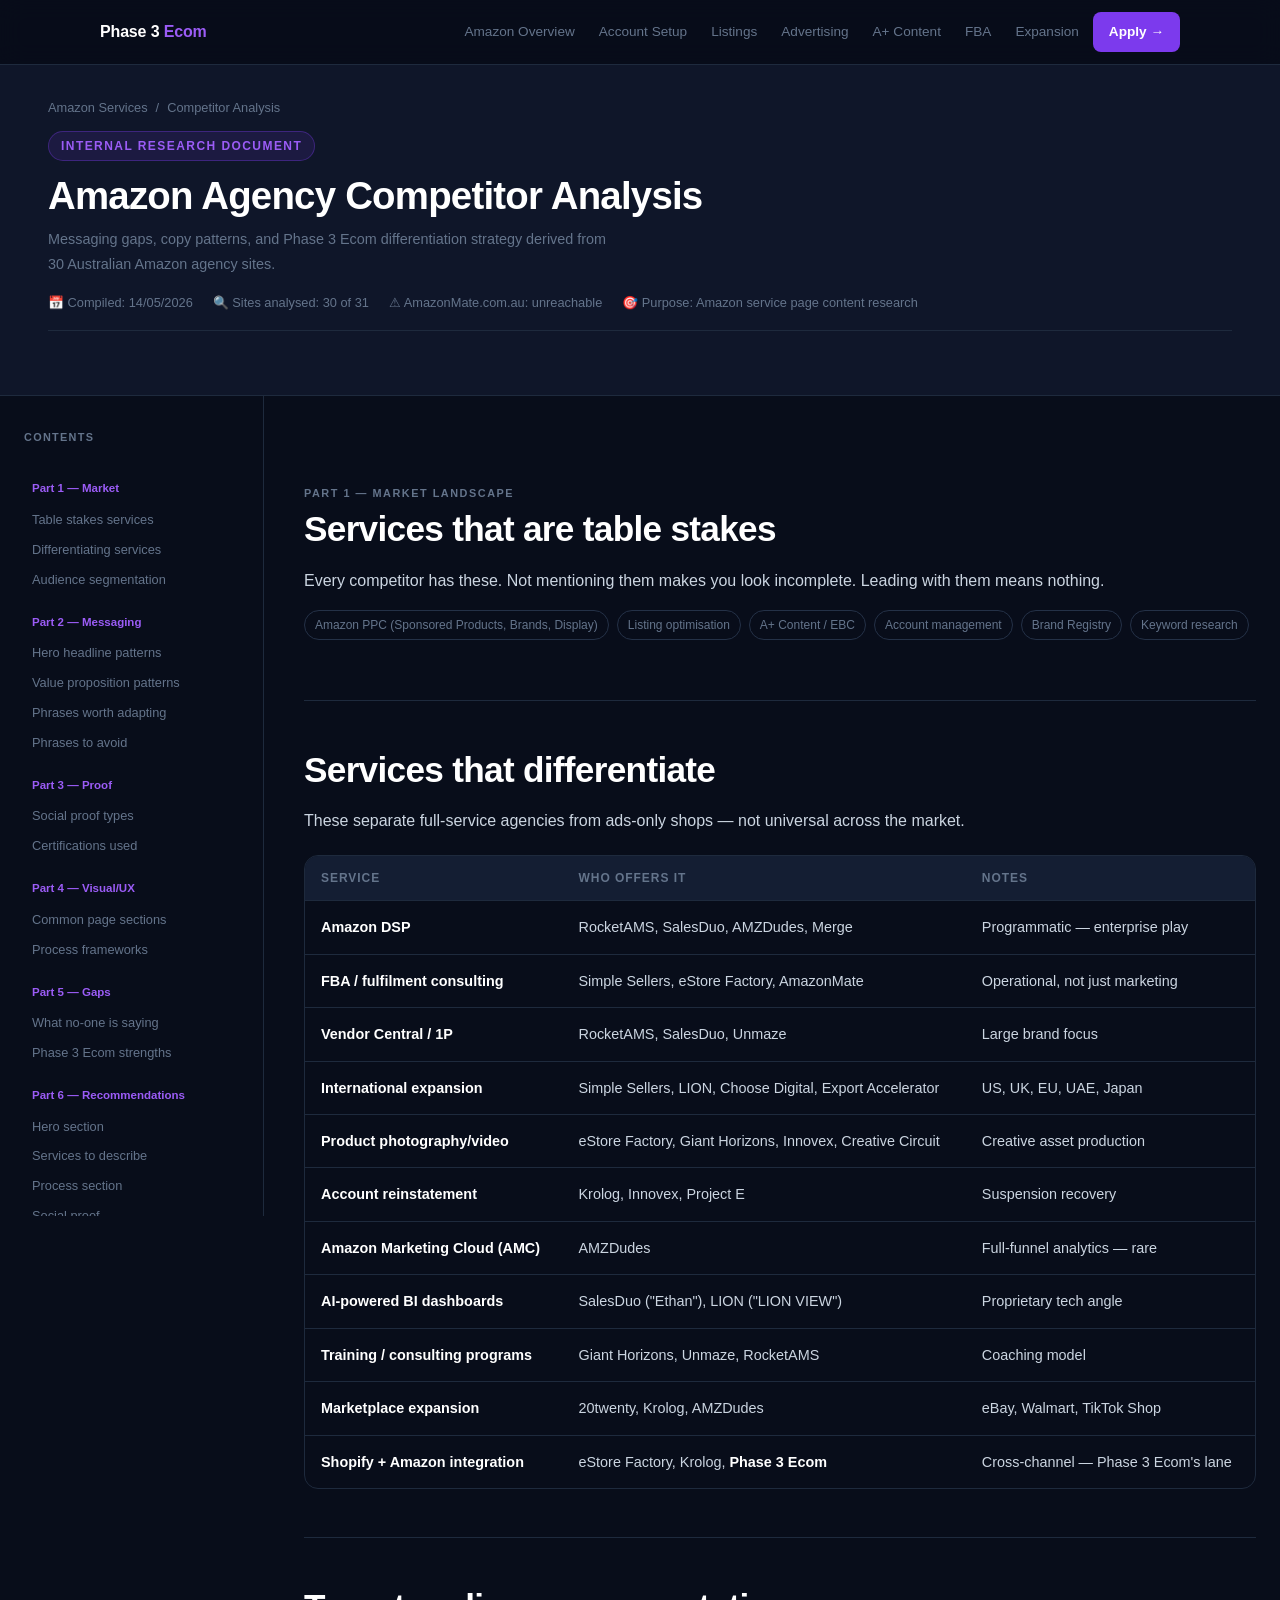
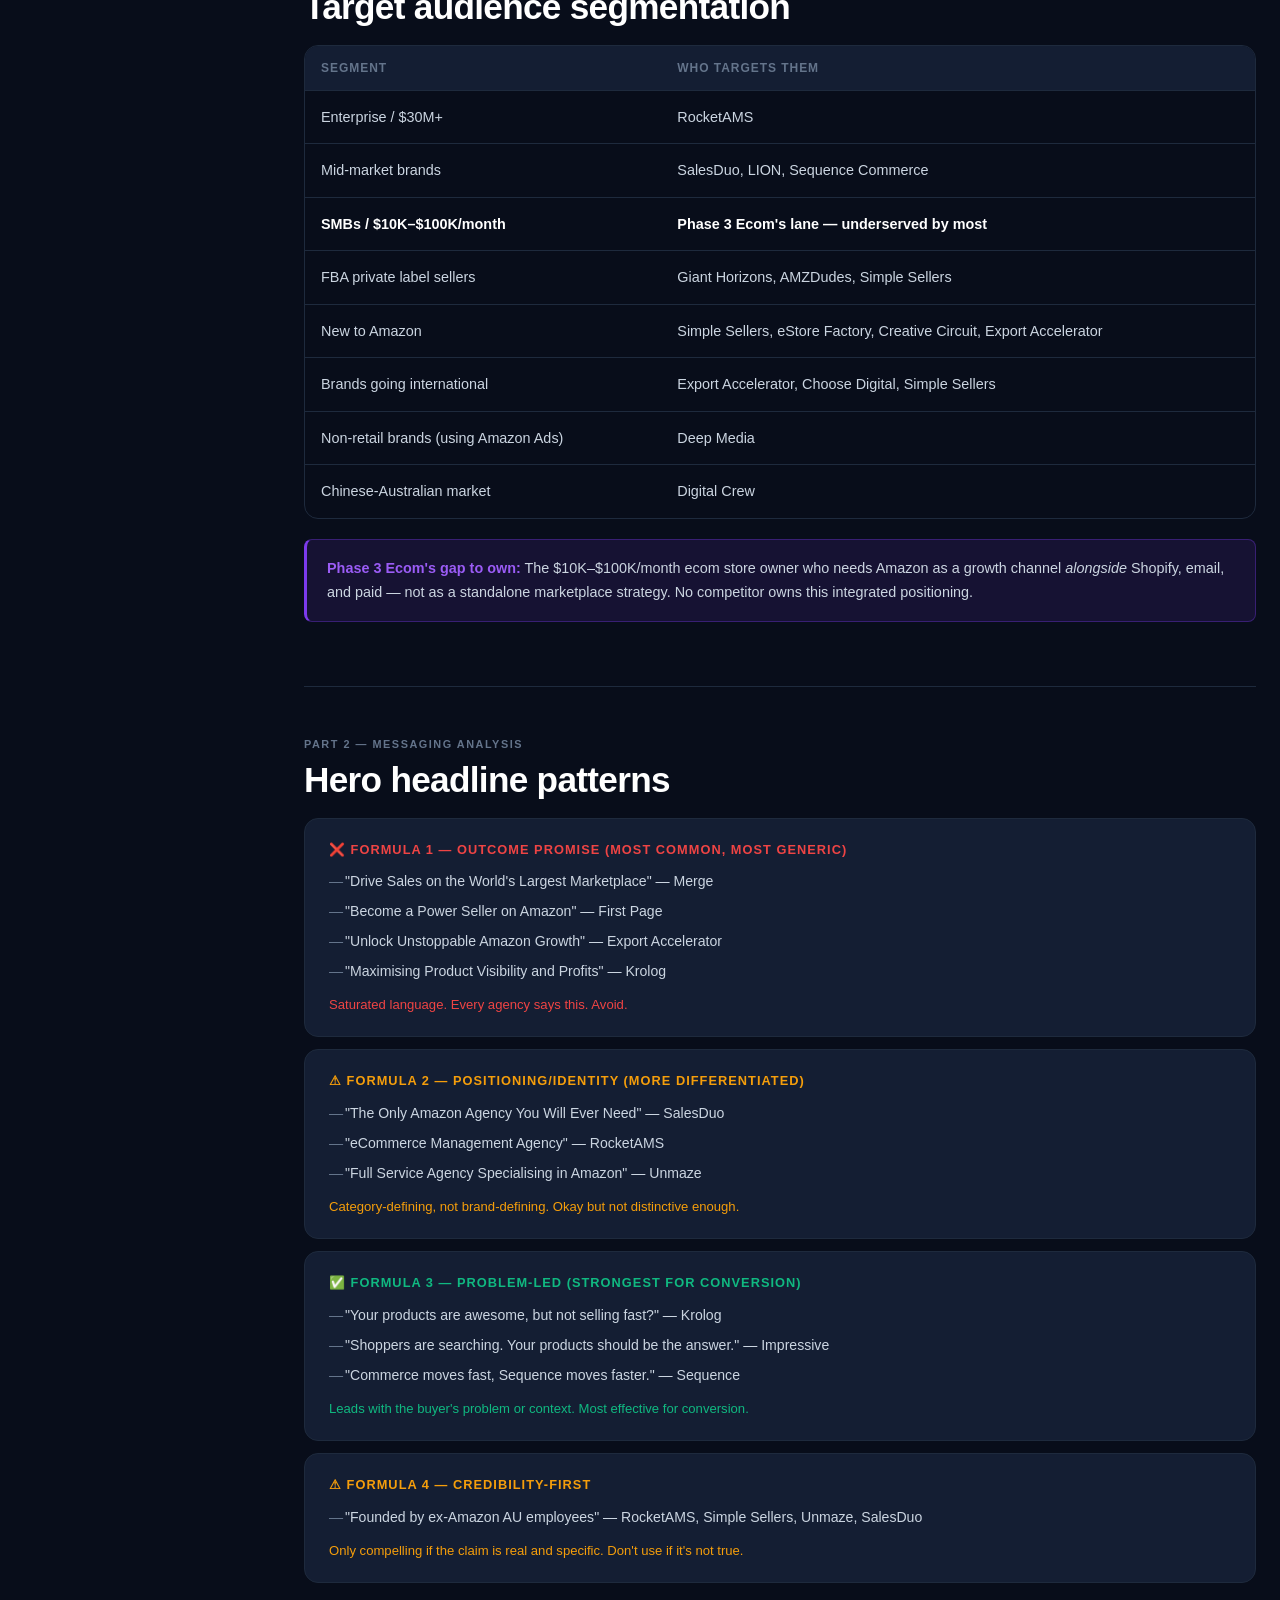
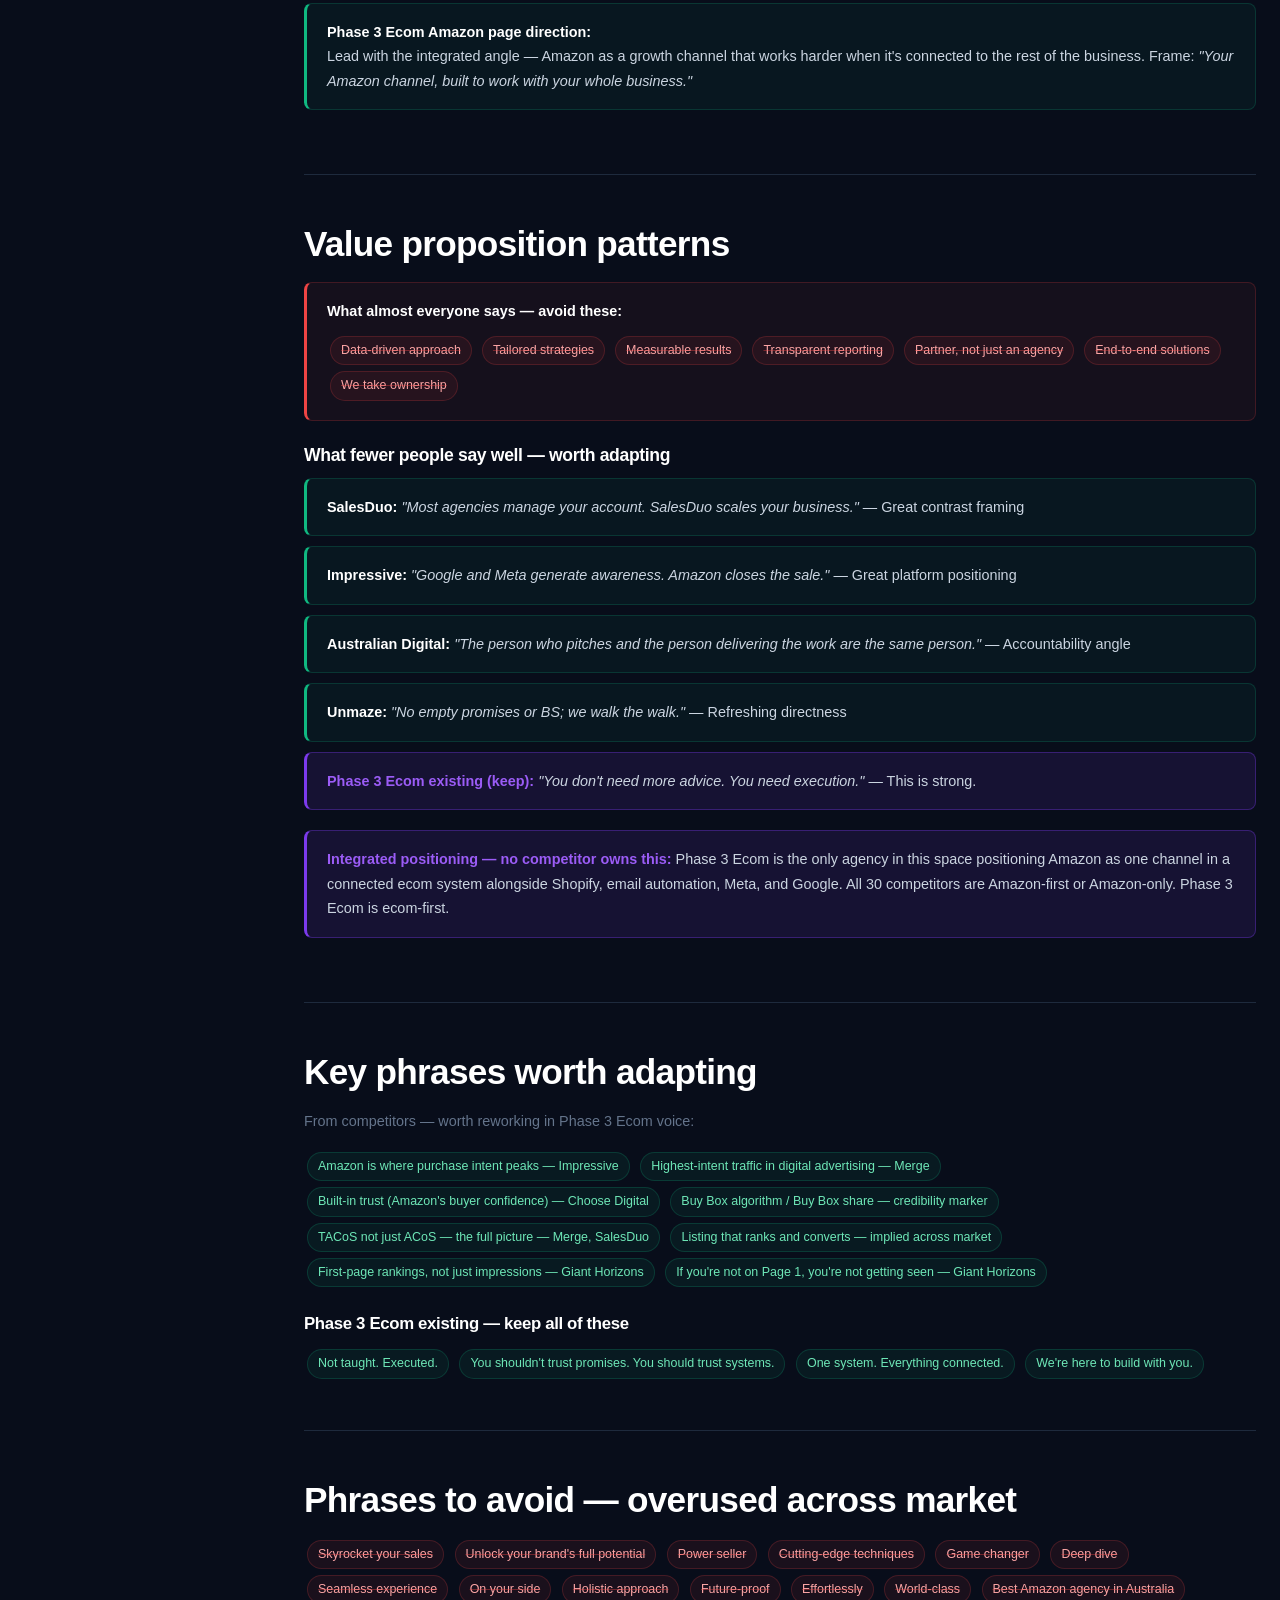
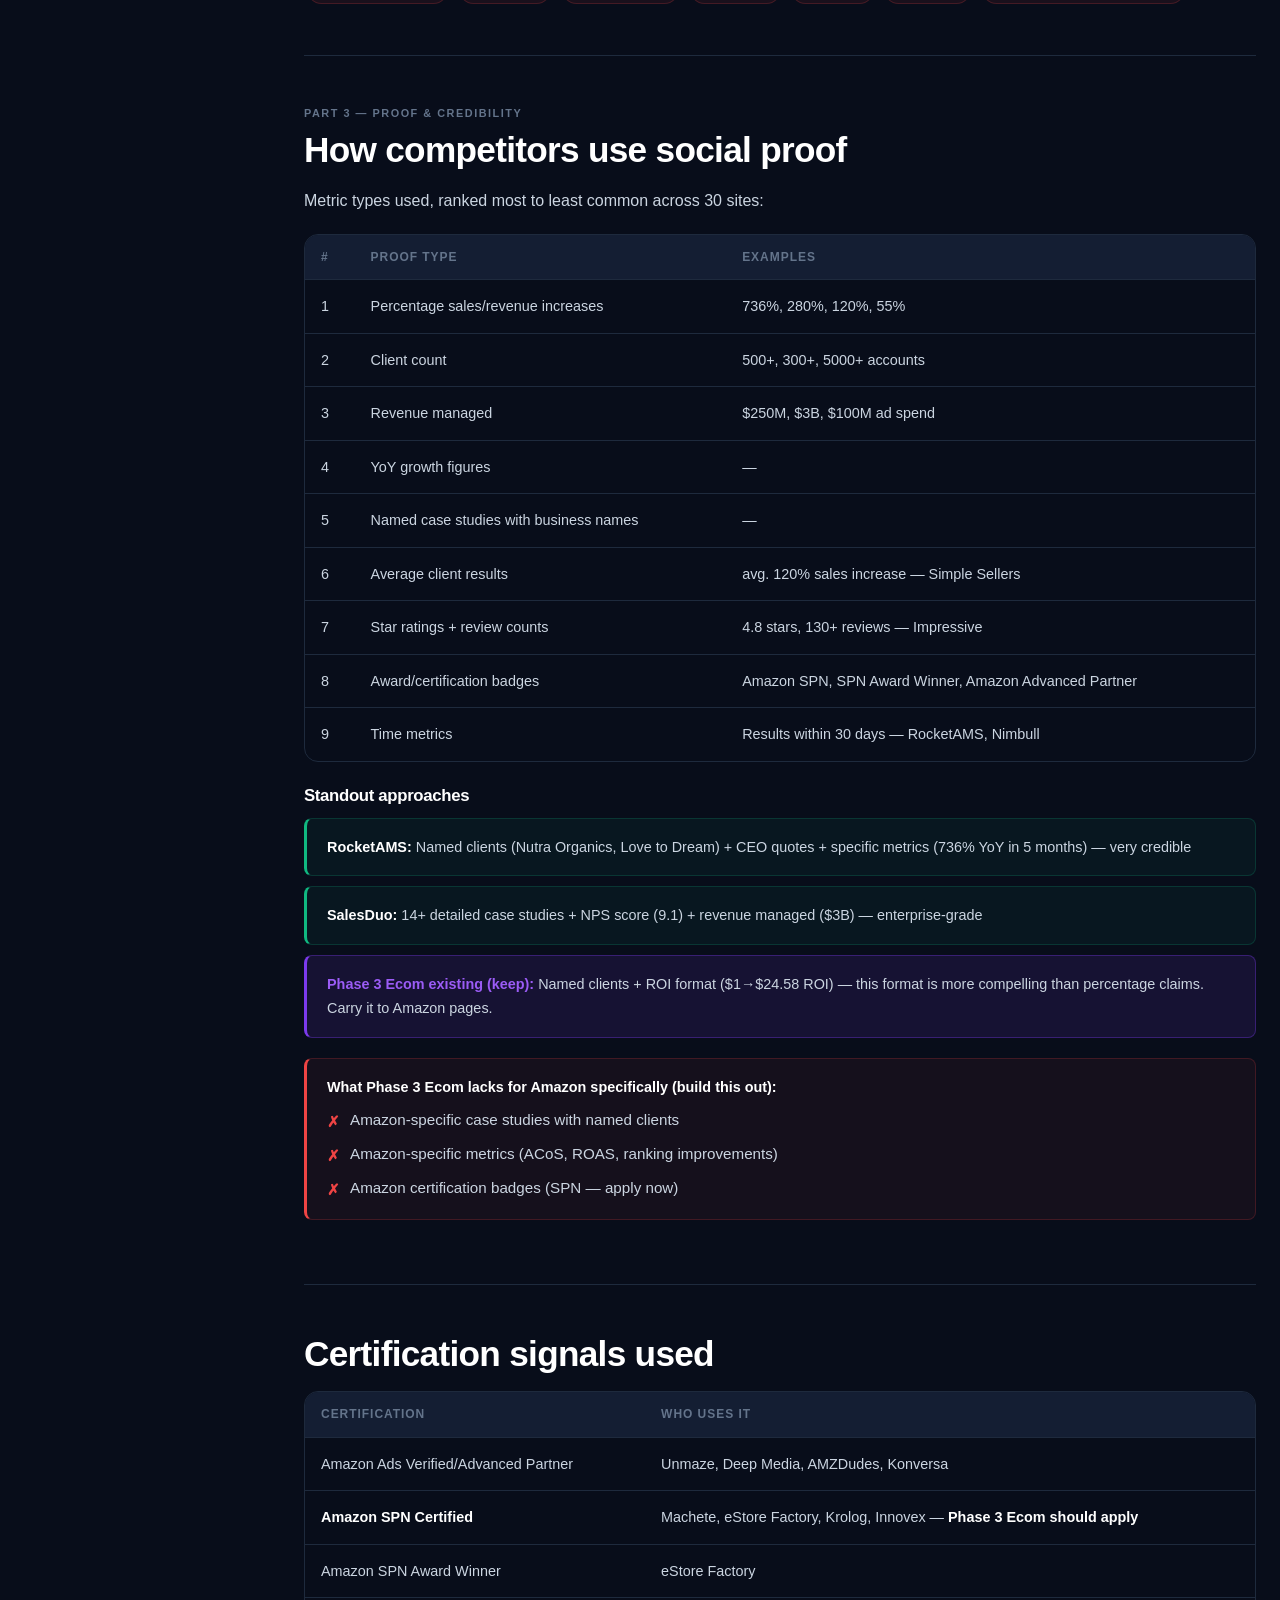
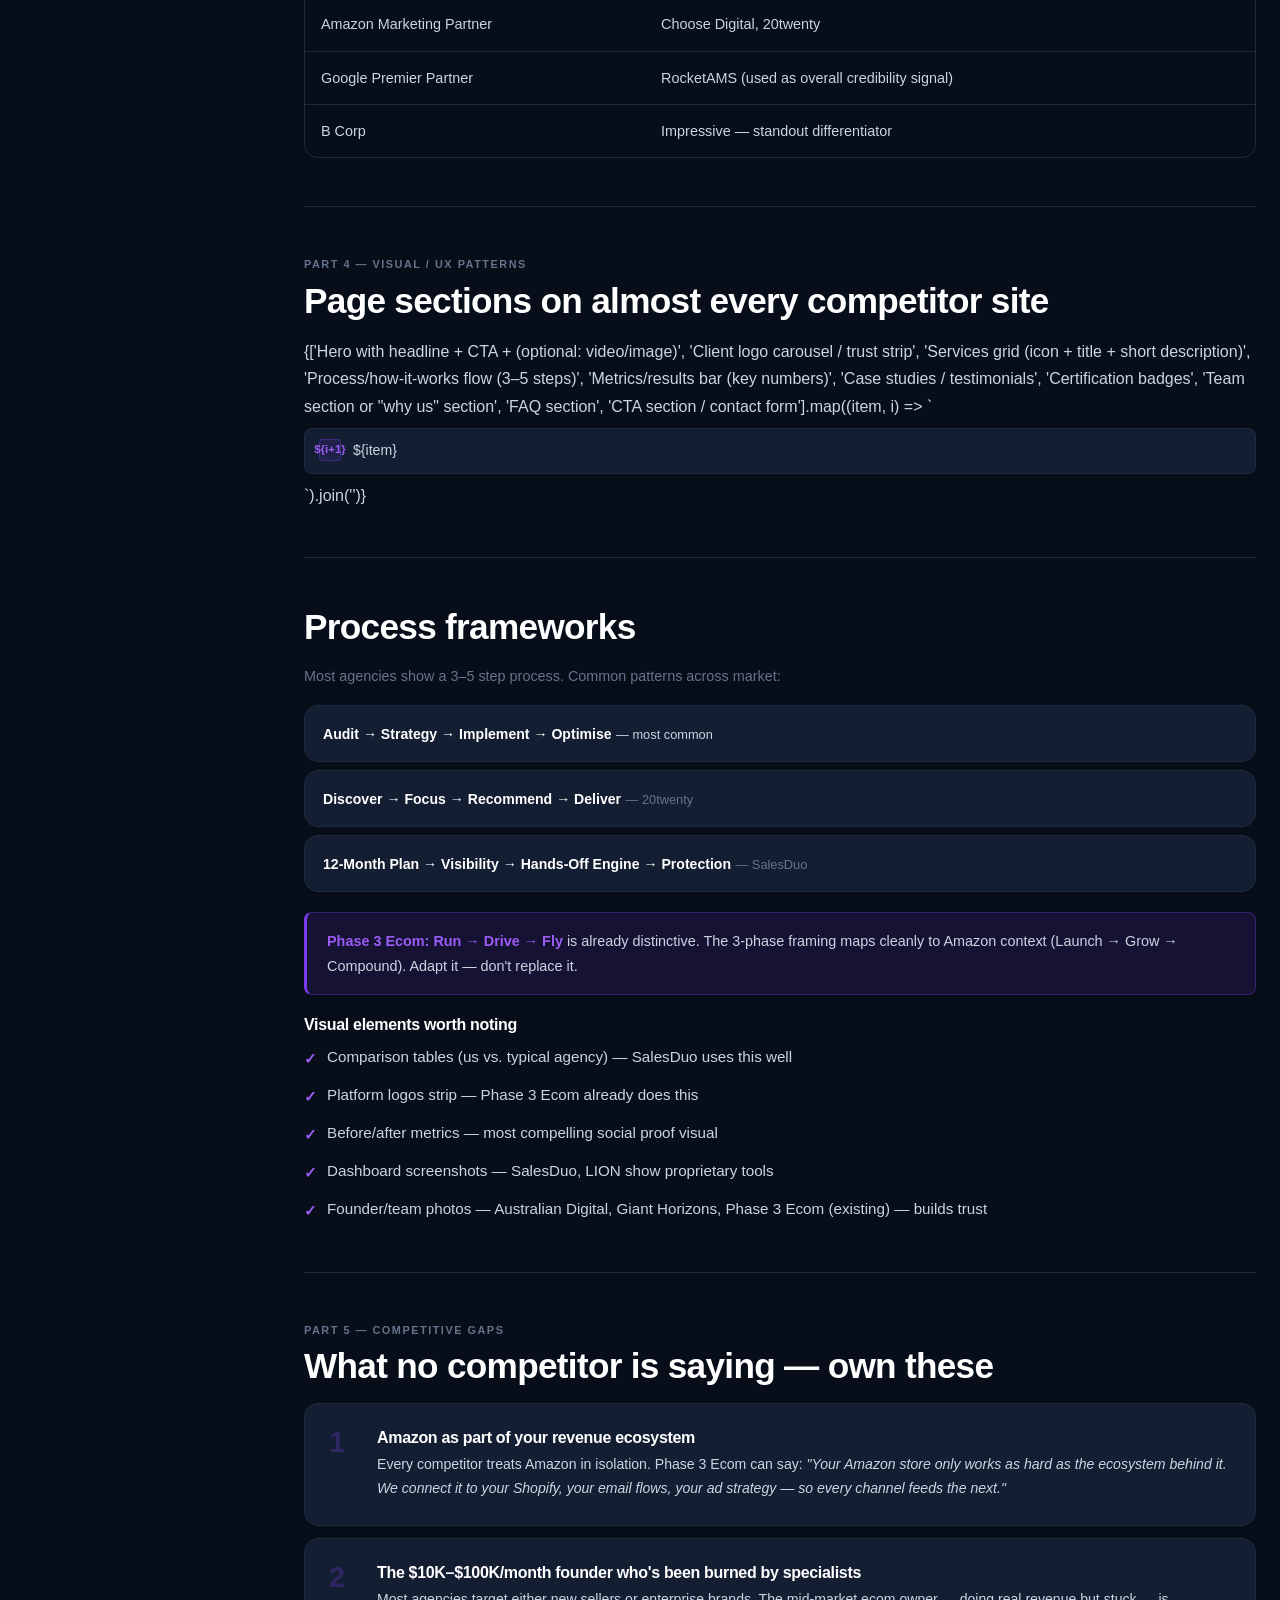
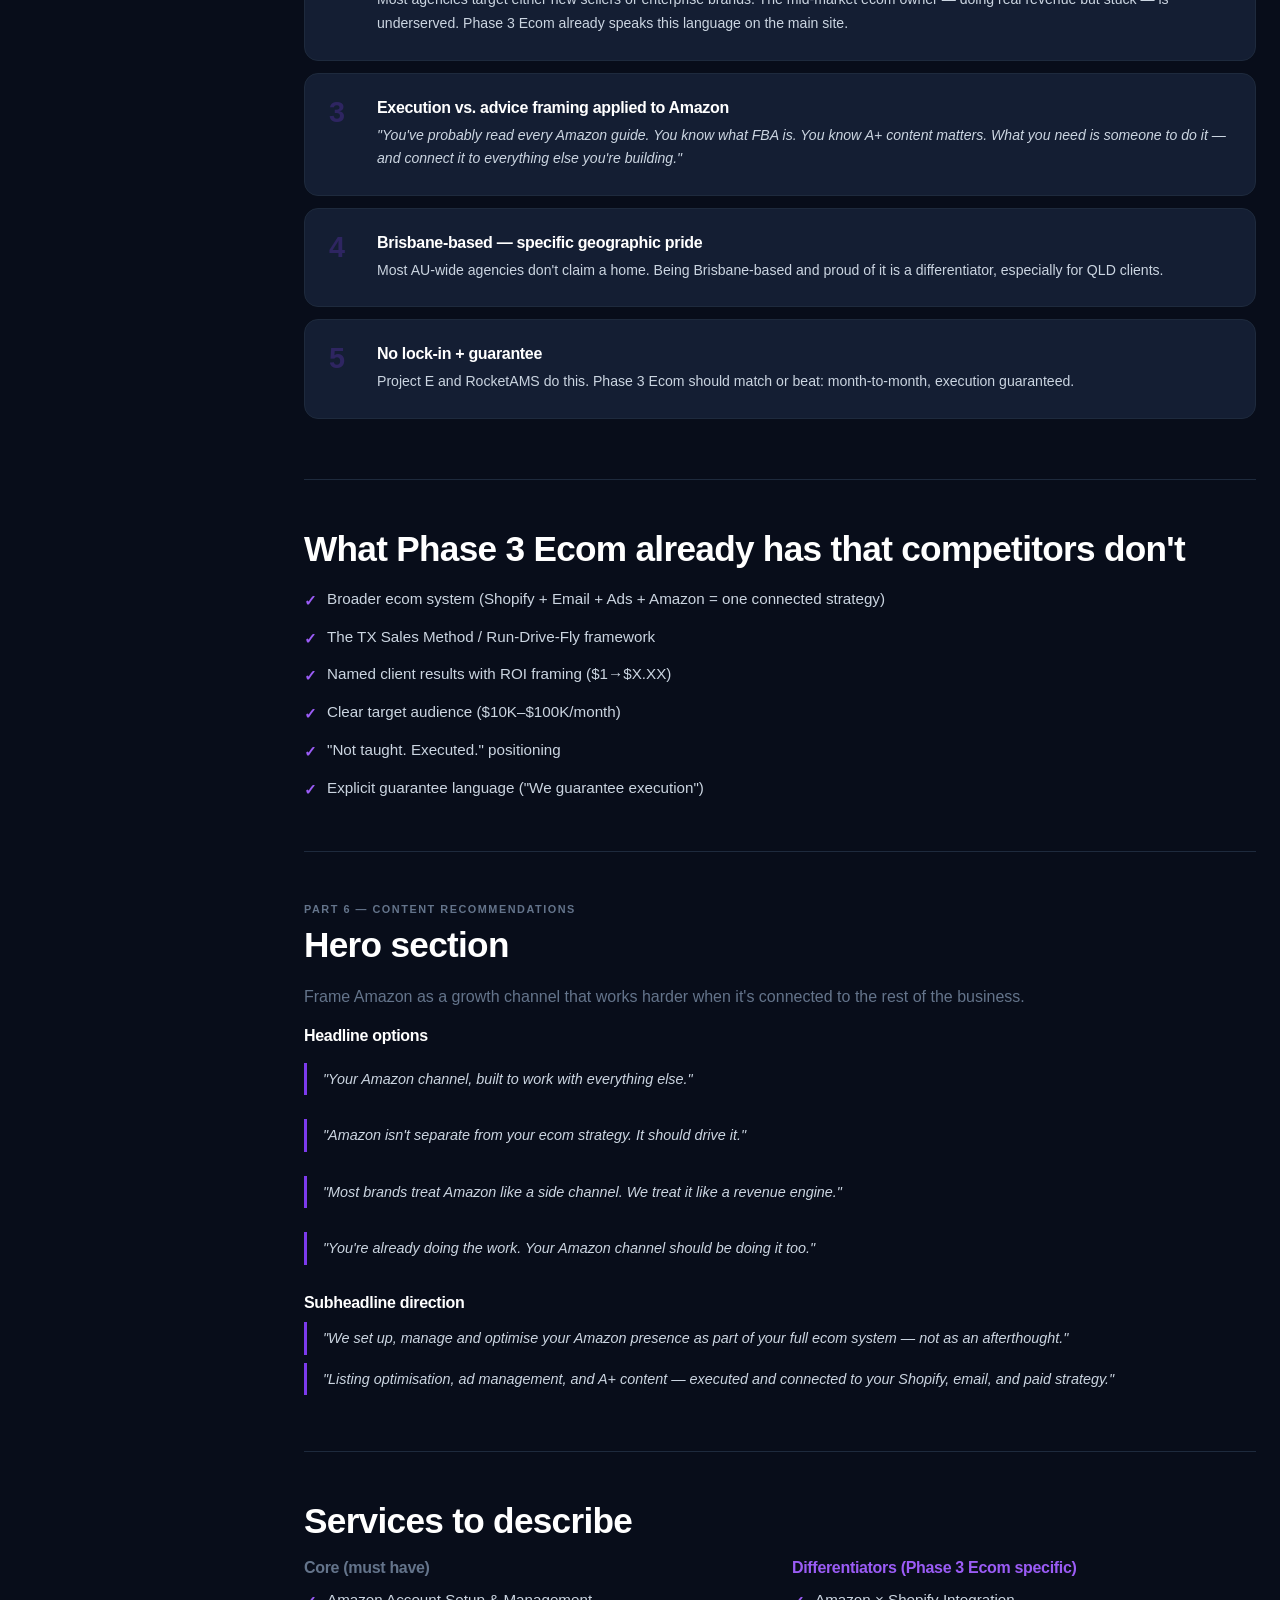
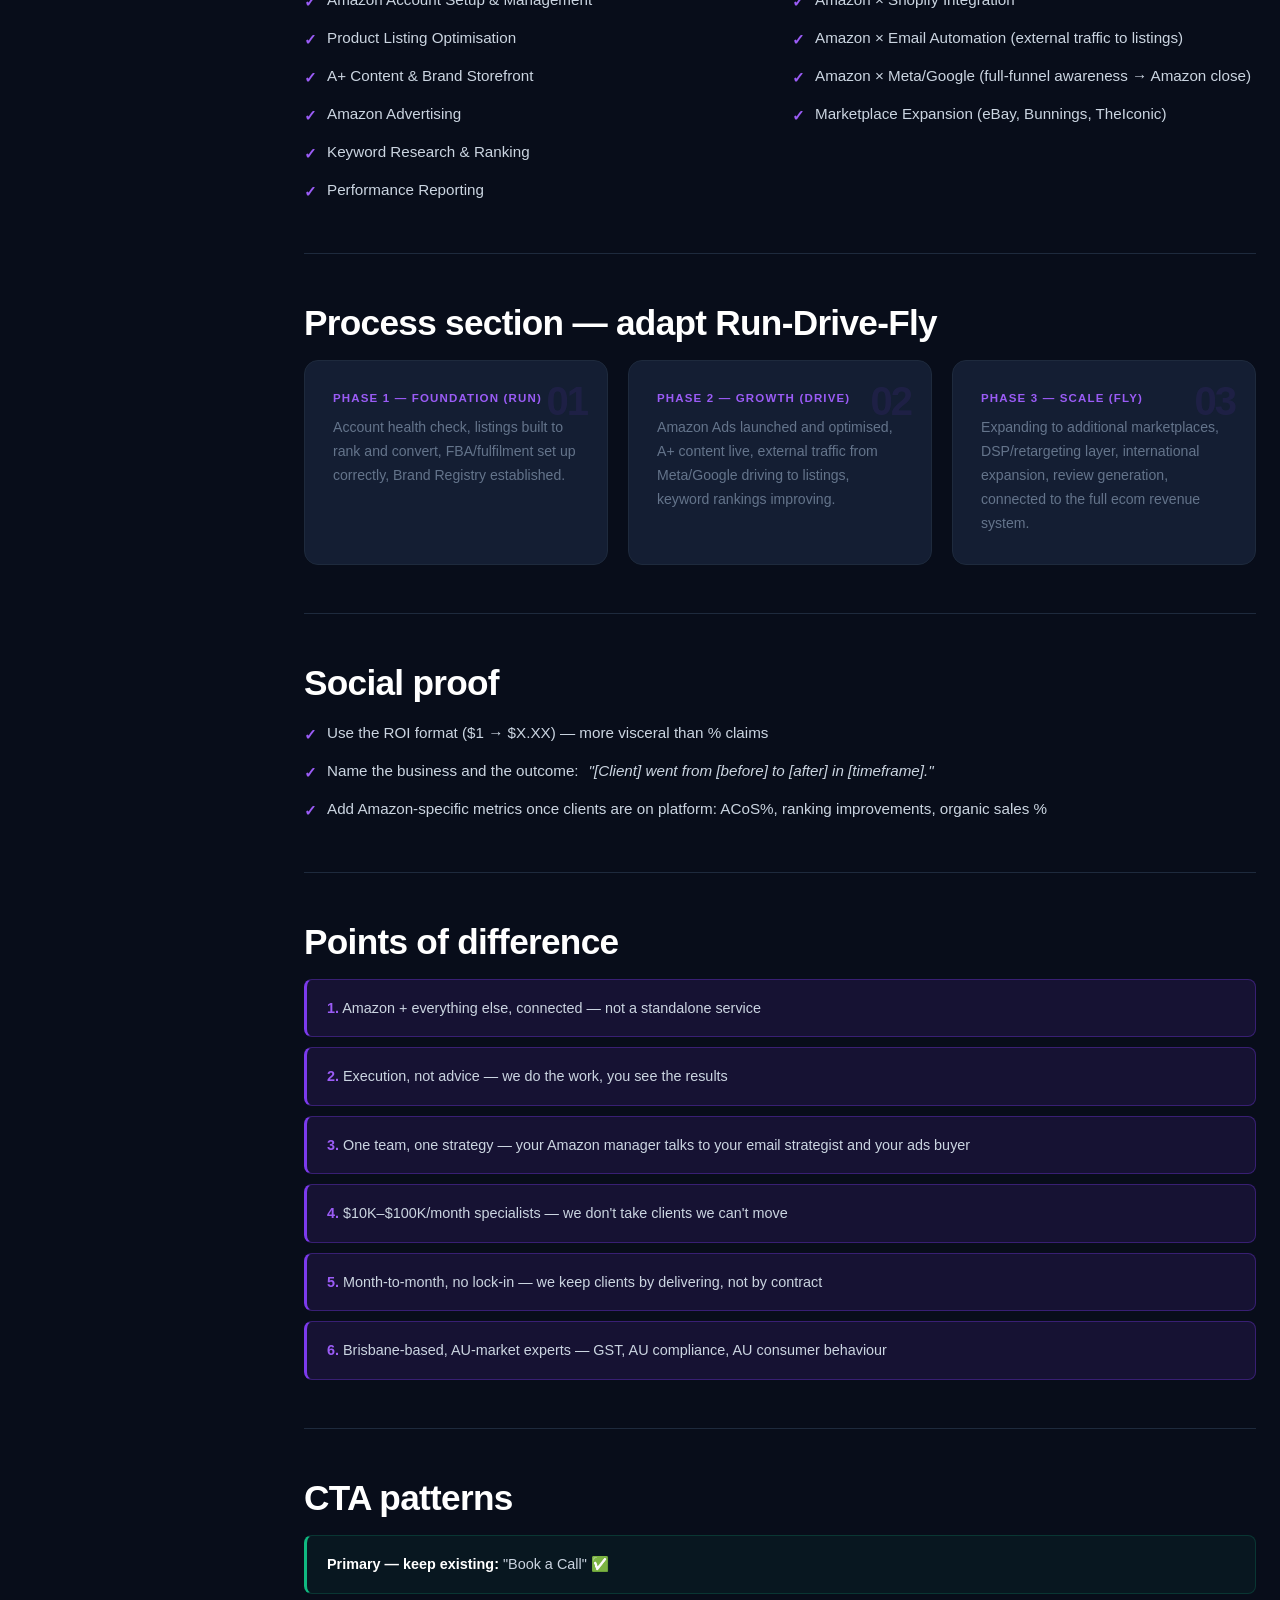
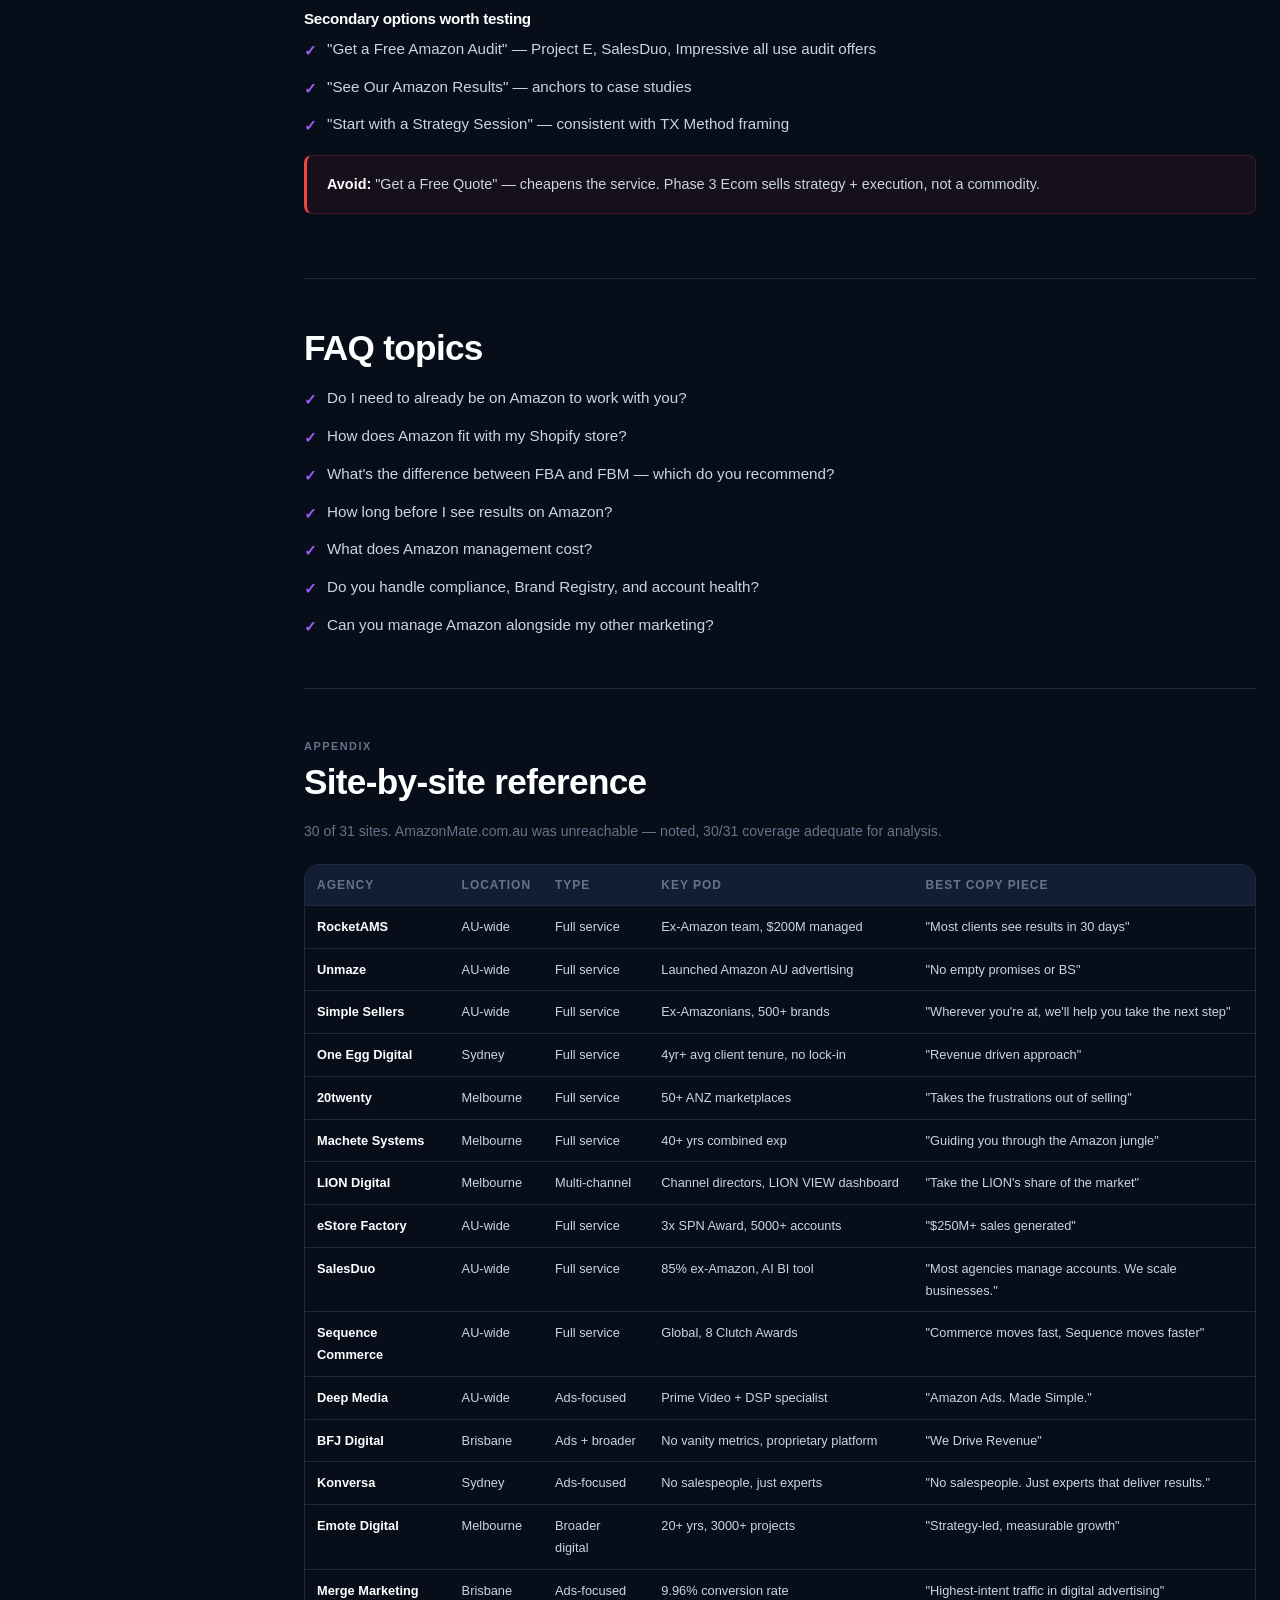
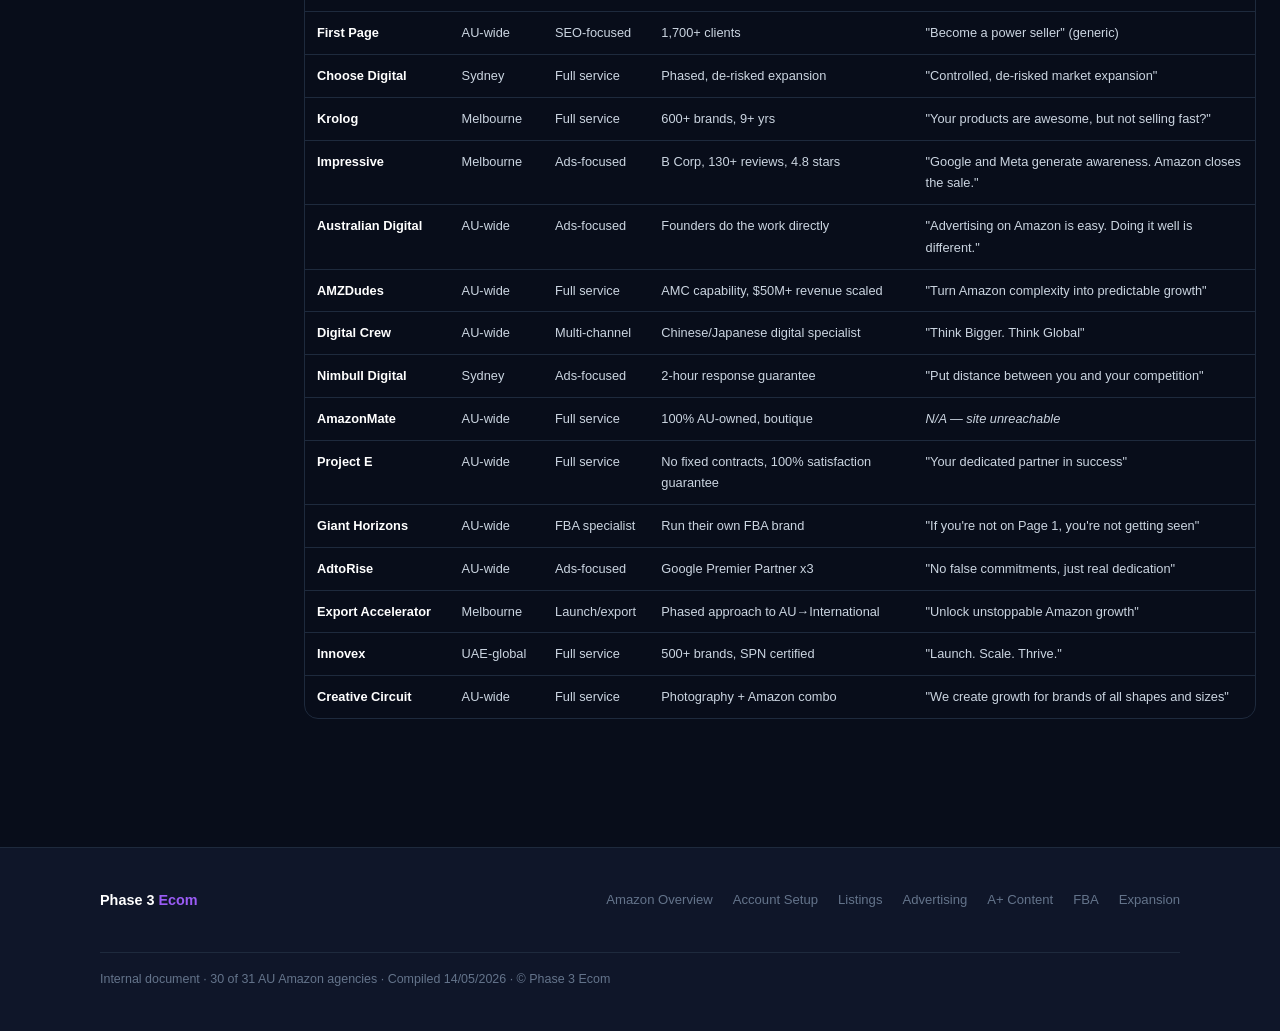
==== competitor-analysis.html @ bf6a8c18 "Add: competitor analysis report page with sticky TOC and internal navigation 30-agency analysis conv" ====
<!DOCTYPE html>
<html lang="en-AU">
<head>
  <meta charset="UTF-8">
  <meta name="viewport" content="width=device-width, initial-scale=1.0">
  <title>Amazon Agency Competitor Analysis — Phase 3 Ecom</title>
  <meta name="description" content="Internal research: 30 Australian Amazon agency competitor sites analysed. Messaging gaps, copy patterns, Phase 3 Ecom differentiation strategy.">
  <link rel="stylesheet" href="styles.css">
  <style>
    /* Report-specific styles */
    .report-layout {
      display: grid;
      grid-template-columns: 240px 1fr;
      gap: 0;
      max-width: 1280px;
      margin: 0 auto;
      padding: 0 24px;
    }

    .toc {
      position: sticky;
      top: 80px;
      height: calc(100vh - 80px);
      overflow-y: auto;
      padding: 32px 24px 32px 0;
      border-right: 1px solid var(--border);
      scrollbar-width: thin;
      scrollbar-color: var(--border) transparent;
    }

    .toc-title {
      font-size: 0.68rem;
      font-weight: 700;
      text-transform: uppercase;
      letter-spacing: 0.12em;
      color: var(--text-muted);
      margin-bottom: 16px;
    }

    .toc-list {
      list-style: none;
      display: flex;
      flex-direction: column;
      gap: 2px;
    }

    .toc-list li a {
      display: block;
      font-size: 0.8rem;
      color: var(--text-muted);
      padding: 5px 8px;
      border-radius: 5px;
      line-height: 1.4;
      transition: all 0.15s;
    }

    .toc-list li a:hover,
    .toc-list li a.active {
      color: var(--text-primary);
      background: var(--bg-card);
    }

    .toc-list .toc-part {
      font-size: 0.72rem;
      font-weight: 600;
      color: var(--accent-light);
      padding: 5px 8px;
      margin-top: 12px;
    }

    .report-content {
      padding: 40px 0 80px 40px;
    }

    .report-section {
      padding: 48px 0;
      border-bottom: 1px solid var(--border);
    }

    .report-section:last-child { border-bottom: none; }

    .part-label {
      font-size: 0.68rem;
      font-weight: 700;
      text-transform: uppercase;
      letter-spacing: 0.14em;
      color: var(--text-muted);
      margin-bottom: 6px;
    }

    .insight-box {
      background: var(--accent-dim);
      border: 1px solid var(--accent-border);
      border-left: 3px solid var(--accent);
      border-radius: var(--radius);
      padding: 16px 20px;
      margin: 16px 0;
      font-size: 0.9rem;
    }

    .insight-box strong { color: var(--accent-light); }

    .avoid-box {
      background: rgba(239,68,68,0.06);
      border: 1px solid rgba(239,68,68,0.2);
      border-left: 3px solid var(--red);
      border-radius: var(--radius);
      padding: 16px 20px;
      margin: 16px 0;
      font-size: 0.9rem;
    }

    .good-box {
      background: rgba(16,185,129,0.06);
      border: 1px solid rgba(16,185,129,0.2);
      border-left: 3px solid var(--green);
      border-radius: var(--radius);
      padding: 16px 20px;
      margin: 16px 0;
      font-size: 0.9rem;
    }

    .formula-block {
      background: var(--bg-card);
      border: 1px solid var(--border);
      border-radius: var(--radius-lg);
      padding: 20px 24px;
      margin: 12px 0;
    }

    .formula-block .formula-title {
      font-size: 0.8rem;
      font-weight: 700;
      text-transform: uppercase;
      letter-spacing: 0.08em;
      margin-bottom: 10px;
    }

    .formula-block .formula-title.avoid { color: var(--red); }
    .formula-block .formula-title.ok { color: #F59E0B; }
    .formula-block .formula-title.good { color: var(--green); }

    .formula-block ul {
      list-style: none;
      display: flex;
      flex-direction: column;
      gap: 6px;
    }

    .formula-block li {
      font-size: 0.88rem;
      color: var(--text-secondary);
      padding-left: 16px;
      position: relative;
    }

    .formula-block li::before {
      content: '—';
      position: absolute;
      left: 0;
      color: var(--text-muted);
    }

    .badge-grid {
      display: flex;
      flex-wrap: wrap;
      gap: 8px;
      margin: 12px 0;
    }

    .badge {
      font-size: 0.75rem;
      font-weight: 500;
      padding: 4px 10px;
      border-radius: 100px;
      border: 1px solid var(--border-light);
      color: var(--text-muted);
    }

    .phrase-avoid {
      display: inline-block;
      font-size: 0.78rem;
      background: rgba(239,68,68,0.08);
      border: 1px solid rgba(239,68,68,0.2);
      color: #FCA5A5;
      padding: 3px 10px;
      border-radius: 100px;
      margin: 3px;
      text-decoration: line-through;
      text-decoration-color: rgba(239,68,68,0.4);
    }

    .phrase-use {
      display: inline-block;
      font-size: 0.78rem;
      background: rgba(16,185,129,0.08);
      border: 1px solid rgba(16,185,129,0.2);
      color: #6EE7B7;
      padding: 3px 10px;
      border-radius: 100px;
      margin: 3px;
    }

    .gap-card {
      background: var(--bg-card);
      border: 1px solid var(--border);
      border-radius: var(--radius-lg);
      padding: 24px;
      margin: 12px 0;
      display: flex;
      gap: 16px;
    }

    .gap-number {
      font-size: 1.8rem;
      font-weight: 800;
      color: var(--accent-dim);
      color: rgba(124,58,237,0.25);
      line-height: 1;
      flex-shrink: 0;
      width: 32px;
      letter-spacing: -0.05em;
    }

    .appendix-table { font-size: 0.8rem; }
    .appendix-table td { padding: 10px 12px; }
    .appendix-table th { padding: 10px 12px; }

    blockquote {
      border-left: 3px solid var(--accent);
      padding: 4px 0 4px 16px;
      margin: 8px 0;
      font-style: italic;
      color: var(--text-secondary);
      font-size: 0.9rem;
    }

    .meta-bar {
      display: flex;
      gap: 20px;
      flex-wrap: wrap;
      font-size: 0.8rem;
      color: var(--text-muted);
      padding: 16px 0;
      border-bottom: 1px solid var(--border);
      margin-bottom: 32px;
    }

    .meta-bar span { display: flex; align-items: center; gap: 6px; }

    @media (max-width: 900px) {
      .report-layout { grid-template-columns: 1fr; }
      .toc { display: none; }
      .report-content { padding: 32px 0; }
    }
  </style>
</head>
<body>

<nav class="nav">
  <div class="nav-inner">
    <div class="nav-logo">Phase 3 <span>Ecom</span></div>
    <div class="nav-links">
      <a href="index.html">Amazon Overview</a>
      <a href="account-setup.html">Account Setup</a>
      <a href="listing-optimisation.html">Listings</a>
      <a href="amazon-advertising.html">Advertising</a>
      <a href="aplus-content.html">A+ Content</a>
      <a href="fba-management.html">FBA</a>
      <a href="marketplace-expansion.html">Expansion</a>
      <a href="https://phase3ecom.com" class="nav-cta">Apply →</a>
    </div>
  </div>
</nav>

<!-- PAGE HEADER -->
<div style="background: var(--bg-secondary); border-bottom: 1px solid var(--border); padding: 32px 24px;">
  <div style="max-width: 1280px; margin: 0 auto; padding: 0 24px;">
    <div class="breadcrumb" style="margin-bottom: 12px;">
      <a href="index.html">Amazon Services</a>
      <span>/</span>
      <span>Competitor Analysis</span>
    </div>
    <div style="display: flex; align-items: flex-start; justify-content: space-between; gap: 24px; flex-wrap: wrap;">
      <div>
        <div class="hero-label" style="margin-bottom: 12px;">Internal Research Document</div>
        <h1 style="font-size: clamp(1.6rem, 3vw, 2.4rem); margin-bottom: 8px;">Amazon Agency Competitor Analysis</h1>
        <p style="color: var(--text-muted); font-size: 0.9rem; max-width: 560px;">Messaging gaps, copy patterns, and Phase 3 Ecom differentiation strategy derived from 30 Australian Amazon agency sites.</p>
      </div>
    </div>
    <div class="meta-bar">
      <span>📅 Compiled: 14/05/2026</span>
      <span>🔍 Sites analysed: 30 of 31</span>
      <span>⚠ AmazonMate.com.au: unreachable</span>
      <span>🎯 Purpose: Amazon service page content research</span>
    </div>
  </div>
</div>

<!-- REPORT BODY -->
<div class="report-layout">

  <!-- TOC -->
  <aside class="toc">
    <div class="toc-title">Contents</div>
    <ul class="toc-list">
      <li class="toc-part">Part 1 — Market</li>
      <li><a href="#table-stakes">Table stakes services</a></li>
      <li><a href="#differentiators">Differentiating services</a></li>
      <li><a href="#audience">Audience segmentation</a></li>

      <li class="toc-part">Part 2 — Messaging</li>
      <li><a href="#headlines">Hero headline patterns</a></li>
      <li><a href="#value-props">Value proposition patterns</a></li>
      <li><a href="#phrases-adapt">Phrases worth adapting</a></li>
      <li><a href="#phrases-avoid">Phrases to avoid</a></li>

      <li class="toc-part">Part 3 — Proof</li>
      <li><a href="#social-proof">Social proof types</a></li>
      <li><a href="#certifications">Certifications used</a></li>

      <li class="toc-part">Part 4 — Visual/UX</li>
      <li><a href="#page-sections">Common page sections</a></li>
      <li><a href="#process-frameworks">Process frameworks</a></li>

      <li class="toc-part">Part 5 — Gaps</li>
      <li><a href="#nobody-saying">What no-one is saying</a></li>
      <li><a href="#p3-strengths">Phase 3 Ecom strengths</a></li>

      <li class="toc-part">Part 6 — Recommendations</li>
      <li><a href="#rec-hero">Hero section</a></li>
      <li><a href="#rec-services">Services to describe</a></li>
      <li><a href="#rec-process">Process section</a></li>
      <li><a href="#rec-proof">Social proof</a></li>
      <li><a href="#rec-pods">Points of difference</a></li>
      <li><a href="#rec-cta">CTA patterns</a></li>
      <li><a href="#rec-faq">FAQ topics</a></li>

      <li class="toc-part">Appendix</li>
      <li><a href="#site-by-site">Site-by-site reference</a></li>
    </ul>
  </aside>

  <!-- CONTENT -->
  <main class="report-content">

    <!-- PART 1 -->
    <div class="report-section" id="table-stakes">
      <div class="part-label">Part 1 — Market Landscape</div>
      <h2 class="section-title">Services that are table stakes</h2>
      <p style="margin-bottom: 16px;">Every competitor has these. Not mentioning them makes you look incomplete. Leading with them means nothing.</p>
      <div class="badge-grid">
        <span class="badge">Amazon PPC (Sponsored Products, Brands, Display)</span>
        <span class="badge">Listing optimisation</span>
        <span class="badge">A+ Content / EBC</span>
        <span class="badge">Account management</span>
        <span class="badge">Brand Registry</span>
        <span class="badge">Keyword research</span>
      </div>
    </div>

    <div class="report-section" id="differentiators">
      <h2 class="section-title">Services that differentiate</h2>
      <p style="margin-bottom: 20px;">These separate full-service agencies from ads-only shops — not universal across the market.</p>
      <div class="table-wrap">
        <table>
          <thead>
            <tr><th>Service</th><th>Who offers it</th><th>Notes</th></tr>
          </thead>
          <tbody>
            <tr><td><strong>Amazon DSP</strong></td><td>RocketAMS, SalesDuo, AMZDudes, Merge</td><td>Programmatic — enterprise play</td></tr>
            <tr><td><strong>FBA / fulfilment consulting</strong></td><td>Simple Sellers, eStore Factory, AmazonMate</td><td>Operational, not just marketing</td></tr>
            <tr><td><strong>Vendor Central / 1P</strong></td><td>RocketAMS, SalesDuo, Unmaze</td><td>Large brand focus</td></tr>
            <tr><td><strong>International expansion</strong></td><td>Simple Sellers, LION, Choose Digital, Export Accelerator</td><td>US, UK, EU, UAE, Japan</td></tr>
            <tr><td><strong>Product photography/video</strong></td><td>eStore Factory, Giant Horizons, Innovex, Creative Circuit</td><td>Creative asset production</td></tr>
            <tr><td><strong>Account reinstatement</strong></td><td>Krolog, Innovex, Project E</td><td>Suspension recovery</td></tr>
            <tr><td><strong>Amazon Marketing Cloud (AMC)</strong></td><td>AMZDudes</td><td>Full-funnel analytics — rare</td></tr>
            <tr><td><strong>AI-powered BI dashboards</strong></td><td>SalesDuo ("Ethan"), LION ("LION VIEW")</td><td>Proprietary tech angle</td></tr>
            <tr><td><strong>Training / consulting programs</strong></td><td>Giant Horizons, Unmaze, RocketAMS</td><td>Coaching model</td></tr>
            <tr><td><strong>Marketplace expansion</strong></td><td>20twenty, Krolog, AMZDudes</td><td>eBay, Walmart, TikTok Shop</td></tr>
            <tr><td><strong>Shopify + Amazon integration</strong></td><td>eStore Factory, Krolog, <strong>Phase 3 Ecom</strong></td><td>Cross-channel — Phase 3 Ecom's lane</td></tr>
          </tbody>
        </table>
      </div>
    </div>

    <div class="report-section" id="audience">
      <h2 class="section-title">Target audience segmentation</h2>
      <div class="table-wrap" style="margin-bottom: 20px;">
        <table>
          <thead>
            <tr><th>Segment</th><th>Who targets them</th></tr>
          </thead>
          <tbody>
            <tr><td>Enterprise / $30M+</td><td>RocketAMS</td></tr>
            <tr><td>Mid-market brands</td><td>SalesDuo, LION, Sequence Commerce</td></tr>
            <tr><td><strong>SMBs / $10K–$100K/month</strong></td><td><strong>Phase 3 Ecom's lane — underserved by most</strong></td></tr>
            <tr><td>FBA private label sellers</td><td>Giant Horizons, AMZDudes, Simple Sellers</td></tr>
            <tr><td>New to Amazon</td><td>Simple Sellers, eStore Factory, Creative Circuit, Export Accelerator</td></tr>
            <tr><td>Brands going international</td><td>Export Accelerator, Choose Digital, Simple Sellers</td></tr>
            <tr><td>Non-retail brands (using Amazon Ads)</td><td>Deep Media</td></tr>
            <tr><td>Chinese-Australian market</td><td>Digital Crew</td></tr>
          </tbody>
        </table>
      </div>
      <div class="insight-box">
        <strong>Phase 3 Ecom's gap to own:</strong> The $10K–$100K/month ecom store owner who needs Amazon as a growth channel <em>alongside</em> Shopify, email, and paid — not as a standalone marketplace strategy. No competitor owns this integrated positioning.
      </div>
    </div>

    <!-- PART 2 -->
    <div class="report-section" id="headlines">
      <div class="part-label">Part 2 — Messaging Analysis</div>
      <h2 class="section-title">Hero headline patterns</h2>

      <div class="formula-block">
        <div class="formula-title avoid">❌ Formula 1 — Outcome promise (most common, most generic)</div>
        <ul>
          <li>"Drive Sales on the World's Largest Marketplace" — Merge</li>
          <li>"Become a Power Seller on Amazon" — First Page</li>
          <li>"Unlock Unstoppable Amazon Growth" — Export Accelerator</li>
          <li>"Maximising Product Visibility and Profits" — Krolog</li>
        </ul>
        <p style="margin-top: 10px; font-size: 0.82rem; color: var(--red);">Saturated language. Every agency says this. Avoid.</p>
      </div>

      <div class="formula-block">
        <div class="formula-title ok">⚠ Formula 2 — Positioning/identity (more differentiated)</div>
        <ul>
          <li>"The Only Amazon Agency You Will Ever Need" — SalesDuo</li>
          <li>"eCommerce Management Agency" — RocketAMS</li>
          <li>"Full Service Agency Specialising in Amazon" — Unmaze</li>
        </ul>
        <p style="margin-top: 10px; font-size: 0.82rem; color: #F59E0B;">Category-defining, not brand-defining. Okay but not distinctive enough.</p>
      </div>

      <div class="formula-block">
        <div class="formula-title good">✅ Formula 3 — Problem-led (strongest for conversion)</div>
        <ul>
          <li>"Your products are awesome, but not selling fast?" — Krolog</li>
          <li>"Shoppers are searching. Your products should be the answer." — Impressive</li>
          <li>"Commerce moves fast, Sequence moves faster." — Sequence</li>
        </ul>
        <p style="margin-top: 10px; font-size: 0.82rem; color: var(--green);">Leads with the buyer's problem or context. Most effective for conversion.</p>
      </div>

      <div class="formula-block">
        <div class="formula-title ok">⚠ Formula 4 — Credibility-first</div>
        <ul>
          <li>"Founded by ex-Amazon AU employees" — RocketAMS, Simple Sellers, Unmaze, SalesDuo</li>
        </ul>
        <p style="margin-top: 10px; font-size: 0.82rem; color: #F59E0B;">Only compelling if the claim is real and specific. Don't use if it's not true.</p>
      </div>

      <div class="good-box" style="margin-top: 20px;">
        <strong>Phase 3 Ecom Amazon page direction:</strong><br>
        Lead with the integrated angle — Amazon as a growth channel that works harder when it's connected to the rest of the business. Frame: <em>"Your Amazon channel, built to work with your whole business."</em>
      </div>
    </div>

    <div class="report-section" id="value-props">
      <h2 class="section-title">Value proposition patterns</h2>

      <div class="avoid-box">
        <strong>What almost everyone says — avoid these:</strong>
        <div style="margin-top: 10px;">
          <span class="phrase-avoid">Data-driven approach</span>
          <span class="phrase-avoid">Tailored strategies</span>
          <span class="phrase-avoid">Measurable results</span>
          <span class="phrase-avoid">Transparent reporting</span>
          <span class="phrase-avoid">Partner, not just an agency</span>
          <span class="phrase-avoid">End-to-end solutions</span>
          <span class="phrase-avoid">We take ownership</span>
        </div>
      </div>

      <h3 style="margin: 24px 0 12px; font-size: 1.1rem;">What fewer people say well — worth adapting</h3>
      <div style="display: flex; flex-direction: column; gap: 10px;">
        <div class="good-box" style="margin: 0;">
          <strong>SalesDuo:</strong> <em>"Most agencies manage your account. SalesDuo scales your business."</em> — Great contrast framing
        </div>
        <div class="good-box" style="margin: 0;">
          <strong>Impressive:</strong> <em>"Google and Meta generate awareness. Amazon closes the sale."</em> — Great platform positioning
        </div>
        <div class="good-box" style="margin: 0;">
          <strong>Australian Digital:</strong> <em>"The person who pitches and the person delivering the work are the same person."</em> — Accountability angle
        </div>
        <div class="good-box" style="margin: 0;">
          <strong>Unmaze:</strong> <em>"No empty promises or BS; we walk the walk."</em> — Refreshing directness
        </div>
        <div class="insight-box" style="margin: 0;">
          <strong>Phase 3 Ecom existing (keep):</strong> <em>"You don't need more advice. You need execution."</em> — This is strong.
        </div>
      </div>

      <div class="insight-box" style="margin-top: 20px;">
        <strong>Integrated positioning — no competitor owns this:</strong> Phase 3 Ecom is the only agency in this space positioning Amazon as one channel in a connected ecom system alongside Shopify, email automation, Meta, and Google. All 30 competitors are Amazon-first or Amazon-only. Phase 3 Ecom is ecom-first.
      </div>
    </div>

    <div class="report-section" id="phrases-adapt">
      <h2 class="section-title">Key phrases worth adapting</h2>
      <p style="margin-bottom: 16px; color: var(--text-muted); font-size: 0.9rem;">From competitors — worth reworking in Phase 3 Ecom voice:</p>
      <div>
        <span class="phrase-use">Amazon is where purchase intent peaks — Impressive</span>
        <span class="phrase-use">Highest-intent traffic in digital advertising — Merge</span>
        <span class="phrase-use">Built-in trust (Amazon's buyer confidence) — Choose Digital</span>
        <span class="phrase-use">Buy Box algorithm / Buy Box share — credibility marker</span>
        <span class="phrase-use">TACoS not just ACoS — the full picture — Merge, SalesDuo</span>
        <span class="phrase-use">Listing that ranks and converts — implied across market</span>
        <span class="phrase-use">First-page rankings, not just impressions — Giant Horizons</span>
        <span class="phrase-use">If you're not on Page 1, you're not getting seen — Giant Horizons</span>
      </div>

      <h3 style="margin: 24px 0 12px; font-size: 1.05rem;">Phase 3 Ecom existing — keep all of these</h3>
      <div>
        <span class="phrase-use">Not taught. Executed.</span>
        <span class="phrase-use">You shouldn't trust promises. You should trust systems.</span>
        <span class="phrase-use">One system. Everything connected.</span>
        <span class="phrase-use">We're here to build with you.</span>
      </div>
    </div>

    <div class="report-section" id="phrases-avoid">
      <h2 class="section-title">Phrases to avoid — overused across market</h2>
      <div style="margin-top: 8px;">
        <span class="phrase-avoid">Skyrocket your sales</span>
        <span class="phrase-avoid">Unlock your brand's full potential</span>
        <span class="phrase-avoid">Power seller</span>
        <span class="phrase-avoid">Cutting-edge techniques</span>
        <span class="phrase-avoid">Game changer</span>
        <span class="phrase-avoid">Deep dive</span>
        <span class="phrase-avoid">Seamless experience</span>
        <span class="phrase-avoid">On your side</span>
        <span class="phrase-avoid">Holistic approach</span>
        <span class="phrase-avoid">Future-proof</span>
        <span class="phrase-avoid">Effortlessly</span>
        <span class="phrase-avoid">World-class</span>
        <span class="phrase-avoid">Best Amazon agency in Australia</span>
      </div>
    </div>

    <!-- PART 3 -->
    <div class="report-section" id="social-proof">
      <div class="part-label">Part 3 — Proof & Credibility</div>
      <h2 class="section-title">How competitors use social proof</h2>
      <p style="margin-bottom: 20px;">Metric types used, ranked most to least common across 30 sites:</p>

      <div class="table-wrap" style="margin-bottom: 24px;">
        <table>
          <thead>
            <tr><th>#</th><th>Proof type</th><th>Examples</th></tr>
          </thead>
          <tbody>
            <tr><td>1</td><td>Percentage sales/revenue increases</td><td>736%, 280%, 120%, 55%</td></tr>
            <tr><td>2</td><td>Client count</td><td>500+, 300+, 5000+ accounts</td></tr>
            <tr><td>3</td><td>Revenue managed</td><td>$250M, $3B, $100M ad spend</td></tr>
            <tr><td>4</td><td>YoY growth figures</td><td>—</td></tr>
            <tr><td>5</td><td>Named case studies with business names</td><td>—</td></tr>
            <tr><td>6</td><td>Average client results</td><td>avg. 120% sales increase — Simple Sellers</td></tr>
            <tr><td>7</td><td>Star ratings + review counts</td><td>4.8 stars, 130+ reviews — Impressive</td></tr>
            <tr><td>8</td><td>Award/certification badges</td><td>Amazon SPN, SPN Award Winner, Amazon Advanced Partner</td></tr>
            <tr><td>9</td><td>Time metrics</td><td>Results within 30 days — RocketAMS, Nimbull</td></tr>
          </tbody>
        </table>
      </div>

      <h3 style="font-size: 1.05rem; margin-bottom: 12px;">Standout approaches</h3>
      <div style="display: flex; flex-direction: column; gap: 10px;">
        <div class="good-box" style="margin: 0;">
          <strong>RocketAMS:</strong> Named clients (Nutra Organics, Love to Dream) + CEO quotes + specific metrics (736% YoY in 5 months) — very credible
        </div>
        <div class="good-box" style="margin: 0;">
          <strong>SalesDuo:</strong> 14+ detailed case studies + NPS score (9.1) + revenue managed ($3B) — enterprise-grade
        </div>
        <div class="insight-box" style="margin: 0;">
          <strong>Phase 3 Ecom existing (keep):</strong> Named clients + ROI format ($1→$24.58 ROI) — this format is more compelling than percentage claims. Carry it to Amazon pages.
        </div>
      </div>

      <div class="avoid-box" style="margin-top: 20px;">
        <strong>What Phase 3 Ecom lacks for Amazon specifically (build this out):</strong>
        <ul class="check-list x-list" style="margin-top: 8px; gap: 6px;">
          <li>Amazon-specific case studies with named clients</li>
          <li>Amazon-specific metrics (ACoS, ROAS, ranking improvements)</li>
          <li>Amazon certification badges (SPN — apply now)</li>
        </ul>
      </div>
    </div>

    <div class="report-section" id="certifications">
      <h2 class="section-title">Certification signals used</h2>
      <div class="table-wrap">
        <table>
          <thead>
            <tr><th>Certification</th><th>Who uses it</th></tr>
          </thead>
          <tbody>
            <tr><td>Amazon Ads Verified/Advanced Partner</td><td>Unmaze, Deep Media, AMZDudes, Konversa</td></tr>
            <tr><td><strong>Amazon SPN Certified</strong></td><td>Machete, eStore Factory, Krolog, Innovex — <strong>Phase 3 Ecom should apply</strong></td></tr>
            <tr><td>Amazon SPN Award Winner</td><td>eStore Factory</td></tr>
            <tr><td>Amazon Marketing Partner</td><td>Choose Digital, 20twenty</td></tr>
            <tr><td>Google Premier Partner</td><td>RocketAMS (used as overall credibility signal)</td></tr>
            <tr><td>B Corp</td><td>Impressive — standout differentiator</td></tr>
          </tbody>
        </table>
      </div>
    </div>

    <!-- PART 4 -->
    <div class="report-section" id="page-sections">
      <div class="part-label">Part 4 — Visual / UX Patterns</div>
      <h2 class="section-title">Page sections on almost every competitor site</h2>
      <div style="display: flex; flex-direction: column; gap: 8px;">
        {['Hero with headline + CTA + (optional: video/image)',
          'Client logo carousel / trust strip',
          'Services grid (icon + title + short description)',
          'Process/how-it-works flow (3–5 steps)',
          'Metrics/results bar (key numbers)',
          'Case studies / testimonials',
          'Certification badges',
          'Team section or "why us" section',
          'FAQ section',
          'CTA section / contact form'].map((item, i) => `
        <div style="display: flex; gap: 12px; align-items: flex-start; padding: 10px 14px; background: var(--bg-card); border-radius: var(--radius); border: 1px solid var(--border);">
          <span style="font-size: 0.72rem; font-weight: 700; color: var(--accent-light); background: var(--accent-dim); border: 1px solid var(--accent-border); width: 22px; height: 22px; border-radius: 4px; display: flex; align-items: center; justify-content: center; flex-shrink: 0;">${i+1}</span>
          <span style="font-size: 0.88rem; color: var(--text-secondary);">${item}</span>
        </div>`).join('')}
      </div>
    </div>

    <div class="report-section" id="process-frameworks">
      <h2 class="section-title">Process frameworks</h2>
      <p style="margin-bottom: 16px; color: var(--text-muted); font-size: 0.9rem;">Most agencies show a 3–5 step process. Common patterns across market:</p>
      <div style="display: flex; flex-direction: column; gap: 8px; margin-bottom: 20px;">
        <div class="card" style="padding: 14px 18px;"><strong style="font-size: 0.88rem;">Audit → Strategy → Implement → Optimise</strong> <span style="font-size: 0.8rem; color: var(--text-muted;">— most common</span></div>
        <div class="card" style="padding: 14px 18px;"><strong style="font-size: 0.88rem;">Discover → Focus → Recommend → Deliver</strong> <span style="font-size: 0.8rem; color: var(--text-muted);">— 20twenty</span></div>
        <div class="card" style="padding: 14px 18px;"><strong style="font-size: 0.88rem;">12-Month Plan → Visibility → Hands-Off Engine → Protection</strong> <span style="font-size: 0.8rem; color: var(--text-muted);">— SalesDuo</span></div>
      </div>
      <div class="insight-box">
        <strong>Phase 3 Ecom: Run → Drive → Fly</strong> is already distinctive. The 3-phase framing maps cleanly to Amazon context (Launch → Grow → Compound). Adapt it — don't replace it.
      </div>
      <h3 style="font-size: 1rem; margin: 20px 0 10px;">Visual elements worth noting</h3>
      <ul class="check-list">
        <li>Comparison tables (us vs. typical agency) — SalesDuo uses this well</li>
        <li>Platform logos strip — Phase 3 Ecom already does this</li>
        <li>Before/after metrics — most compelling social proof visual</li>
        <li>Dashboard screenshots — SalesDuo, LION show proprietary tools</li>
        <li>Founder/team photos — Australian Digital, Giant Horizons, Phase 3 Ecom (existing) — builds trust</li>
      </ul>
    </div>

    <!-- PART 5 -->
    <div class="report-section" id="nobody-saying">
      <div class="part-label">Part 5 — Competitive Gaps</div>
      <h2 class="section-title">What no competitor is saying — own these</h2>

      <div class="gap-card">
        <div class="gap-number">1</div>
        <div>
          <h3 style="font-size: 1rem; margin-bottom: 6px;">Amazon as part of your revenue ecosystem</h3>
          <p style="font-size: 0.88rem;">Every competitor treats Amazon in isolation. Phase 3 Ecom can say: <em>"Your Amazon store only works as hard as the ecosystem behind it. We connect it to your Shopify, your email flows, your ad strategy — so every channel feeds the next."</em></p>
        </div>
      </div>

      <div class="gap-card">
        <div class="gap-number">2</div>
        <div>
          <h3 style="font-size: 1rem; margin-bottom: 6px;">The $10K–$100K/month founder who's been burned by specialists</h3>
          <p style="font-size: 0.88rem;">Most agencies target either new sellers or enterprise brands. The mid-market ecom owner — doing real revenue but stuck — is underserved. Phase 3 Ecom already speaks this language on the main site.</p>
        </div>
      </div>

      <div class="gap-card">
        <div class="gap-number">3</div>
        <div>
          <h3 style="font-size: 1rem; margin-bottom: 6px;">Execution vs. advice framing applied to Amazon</h3>
          <p style="font-size: 0.88rem;"><em>"You've probably read every Amazon guide. You know what FBA is. You know A+ content matters. What you need is someone to do it — and connect it to everything else you're building."</em></p>
        </div>
      </div>

      <div class="gap-card">
        <div class="gap-number">4</div>
        <div>
          <h3 style="font-size: 1rem; margin-bottom: 6px;">Brisbane-based — specific geographic pride</h3>
          <p style="font-size: 0.88rem;">Most AU-wide agencies don't claim a home. Being Brisbane-based and proud of it is a differentiator, especially for QLD clients.</p>
        </div>
      </div>

      <div class="gap-card">
        <div class="gap-number">5</div>
        <div>
          <h3 style="font-size: 1rem; margin-bottom: 6px;">No lock-in + guarantee</h3>
          <p style="font-size: 0.88rem;">Project E and RocketAMS do this. Phase 3 Ecom should match or beat: month-to-month, execution guaranteed.</p>
        </div>
      </div>
    </div>

    <div class="report-section" id="p3-strengths">
      <h2 class="section-title">What Phase 3 Ecom already has that competitors don't</h2>
      <ul class="check-list">
        <li>Broader ecom system (Shopify + Email + Ads + Amazon = one connected strategy)</li>
        <li>The TX Sales Method / Run-Drive-Fly framework</li>
        <li>Named client results with ROI framing ($1→$X.XX)</li>
        <li>Clear target audience ($10K–$100K/month)</li>
        <li>"Not taught. Executed." positioning</li>
        <li>Explicit guarantee language ("We guarantee execution")</li>
      </ul>
    </div>

    <!-- PART 6 -->
    <div class="report-section" id="rec-hero">
      <div class="part-label">Part 6 — Content Recommendations</div>
      <h2 class="section-title">Hero section</h2>
      <p style="margin-bottom: 16px; color: var(--text-muted);">Frame Amazon as a growth channel that works harder when it's connected to the rest of the business.</p>
      <h3 style="font-size: 1rem; margin-bottom: 10px;">Headline options</h3>
      <div style="display: flex; flex-direction: column; gap: 8px; margin-bottom: 20px;">
        <blockquote>"Your Amazon channel, built to work with everything else."</blockquote>
        <blockquote>"Amazon isn't separate from your ecom strategy. It should drive it."</blockquote>
        <blockquote>"Most brands treat Amazon like a side channel. We treat it like a revenue engine."</blockquote>
        <blockquote>"You're already doing the work. Your Amazon channel should be doing it too."</blockquote>
      </div>
      <h3 style="font-size: 1rem; margin-bottom: 10px;">Subheadline direction</h3>
      <blockquote>"We set up, manage and optimise your Amazon presence as part of your full ecom system — not as an afterthought."</blockquote>
      <blockquote>"Listing optimisation, ad management, and A+ content — executed and connected to your Shopify, email, and paid strategy."</blockquote>
    </div>

    <div class="report-section" id="rec-services">
      <h2 class="section-title">Services to describe</h2>
      <div class="two-col" style="gap: 24px;">
        <div>
          <h3 style="font-size: 1rem; margin-bottom: 10px; color: var(--text-muted);">Core (must have)</h3>
          <ul class="check-list">
            <li>Amazon Account Setup & Management</li>
            <li>Product Listing Optimisation</li>
            <li>A+ Content & Brand Storefront</li>
            <li>Amazon Advertising</li>
            <li>Keyword Research & Ranking</li>
            <li>Performance Reporting</li>
          </ul>
        </div>
        <div>
          <h3 style="font-size: 1rem; margin-bottom: 10px; color: var(--accent-light);">Differentiators (Phase 3 Ecom specific)</h3>
          <ul class="check-list">
            <li>Amazon × Shopify Integration</li>
            <li>Amazon × Email Automation (external traffic to listings)</li>
            <li>Amazon × Meta/Google (full-funnel awareness → Amazon close)</li>
            <li>Marketplace Expansion (eBay, Bunnings, TheIconic)</li>
          </ul>
        </div>
      </div>
    </div>

    <div class="report-section" id="rec-process">
      <h2 class="section-title">Process section — adapt Run-Drive-Fly</h2>
      <div class="phase-grid">
        <div class="phase-card">
          <div class="phase-tag">Phase 1 — Foundation (Run)</div>
          <p style="font-size: 0.88rem;">Account health check, listings built to rank and convert, FBA/fulfilment set up correctly, Brand Registry established.</p>
        </div>
        <div class="phase-card">
          <div class="phase-tag">Phase 2 — Growth (Drive)</div>
          <p style="font-size: 0.88rem;">Amazon Ads launched and optimised, A+ content live, external traffic from Meta/Google driving to listings, keyword rankings improving.</p>
        </div>
        <div class="phase-card">
          <div class="phase-tag">Phase 3 — Scale (Fly)</div>
          <p style="font-size: 0.88rem;">Expanding to additional marketplaces, DSP/retargeting layer, international expansion, review generation, connected to the full ecom revenue system.</p>
        </div>
      </div>
    </div>

    <div class="report-section" id="rec-proof">
      <h2 class="section-title">Social proof</h2>
      <ul class="check-list">
        <li>Use the ROI format ($1 → $X.XX) — more visceral than % claims</li>
        <li>Name the business and the outcome: <em>"[Client] went from [before] to [after] in [timeframe]."</em></li>
        <li>Add Amazon-specific metrics once clients are on platform: ACoS%, ranking improvements, organic sales %</li>
      </ul>
    </div>

    <div class="report-section" id="rec-pods">
      <h2 class="section-title">Points of difference</h2>
      <div style="display: flex; flex-direction: column; gap: 10px;">
        <div class="insight-box" style="margin: 0;"><strong>1.</strong> Amazon + everything else, connected — not a standalone service</div>
        <div class="insight-box" style="margin: 0;"><strong>2.</strong> Execution, not advice — we do the work, you see the results</div>
        <div class="insight-box" style="margin: 0;"><strong>3.</strong> One team, one strategy — your Amazon manager talks to your email strategist and your ads buyer</div>
        <div class="insight-box" style="margin: 0;"><strong>4.</strong> $10K–$100K/month specialists — we don't take clients we can't move</div>
        <div class="insight-box" style="margin: 0;"><strong>5.</strong> Month-to-month, no lock-in — we keep clients by delivering, not by contract</div>
        <div class="insight-box" style="margin: 0;"><strong>6.</strong> Brisbane-based, AU-market experts — GST, AU compliance, AU consumer behaviour</div>
      </div>
    </div>

    <div class="report-section" id="rec-cta">
      <h2 class="section-title">CTA patterns</h2>
      <div class="good-box"><strong>Primary — keep existing:</strong> "Book a Call" ✅</div>
      <h3 style="font-size: 0.95rem; margin: 16px 0 8px;">Secondary options worth testing</h3>
      <ul class="check-list">
        <li>"Get a Free Amazon Audit" — Project E, SalesDuo, Impressive all use audit offers</li>
        <li>"See Our Amazon Results" — anchors to case studies</li>
        <li>"Start with a Strategy Session" — consistent with TX Method framing</li>
      </ul>
      <div class="avoid-box" style="margin-top: 16px;"><strong>Avoid:</strong> "Get a Free Quote" — cheapens the service. Phase 3 Ecom sells strategy + execution, not a commodity.</div>
    </div>

    <div class="report-section" id="rec-faq">
      <h2 class="section-title">FAQ topics</h2>
      <ul class="check-list">
        <li>Do I need to already be on Amazon to work with you?</li>
        <li>How does Amazon fit with my Shopify store?</li>
        <li>What's the difference between FBA and FBM — which do you recommend?</li>
        <li>How long before I see results on Amazon?</li>
        <li>What does Amazon management cost?</li>
        <li>Do you handle compliance, Brand Registry, and account health?</li>
        <li>Can you manage Amazon alongside my other marketing?</li>
      </ul>
    </div>

    <!-- APPENDIX -->
    <div class="report-section" id="site-by-site">
      <div class="part-label">Appendix</div>
      <h2 class="section-title">Site-by-site reference</h2>
      <p style="margin-bottom: 20px; color: var(--text-muted); font-size: 0.88rem;">30 of 31 sites. AmazonMate.com.au was unreachable — noted, 30/31 coverage adequate for analysis.</p>
      <div class="table-wrap">
        <table class="appendix-table">
          <thead>
            <tr><th>Agency</th><th>Location</th><th>Type</th><th>Key POD</th><th>Best copy piece</th></tr>
          </thead>
          <tbody>
            <tr><td><strong>RocketAMS</strong></td><td>AU-wide</td><td>Full service</td><td>Ex-Amazon team, $200M managed</td><td>"Most clients see results in 30 days"</td></tr>
            <tr><td><strong>Unmaze</strong></td><td>AU-wide</td><td>Full service</td><td>Launched Amazon AU advertising</td><td>"No empty promises or BS"</td></tr>
            <tr><td><strong>Simple Sellers</strong></td><td>AU-wide</td><td>Full service</td><td>Ex-Amazonians, 500+ brands</td><td>"Wherever you're at, we'll help you take the next step"</td></tr>
            <tr><td><strong>One Egg Digital</strong></td><td>Sydney</td><td>Full service</td><td>4yr+ avg client tenure, no lock-in</td><td>"Revenue driven approach"</td></tr>
            <tr><td><strong>20twenty</strong></td><td>Melbourne</td><td>Full service</td><td>50+ ANZ marketplaces</td><td>"Takes the frustrations out of selling"</td></tr>
            <tr><td><strong>Machete Systems</strong></td><td>Melbourne</td><td>Full service</td><td>40+ yrs combined exp</td><td>"Guiding you through the Amazon jungle"</td></tr>
            <tr><td><strong>LION Digital</strong></td><td>Melbourne</td><td>Multi-channel</td><td>Channel directors, LION VIEW dashboard</td><td>"Take the LION's share of the market"</td></tr>
            <tr><td><strong>eStore Factory</strong></td><td>AU-wide</td><td>Full service</td><td>3x SPN Award, 5000+ accounts</td><td>"$250M+ sales generated"</td></tr>
            <tr><td><strong>SalesDuo</strong></td><td>AU-wide</td><td>Full service</td><td>85% ex-Amazon, AI BI tool</td><td>"Most agencies manage accounts. We scale businesses."</td></tr>
            <tr><td><strong>Sequence Commerce</strong></td><td>AU-wide</td><td>Full service</td><td>Global, 8 Clutch Awards</td><td>"Commerce moves fast, Sequence moves faster"</td></tr>
            <tr><td><strong>Deep Media</strong></td><td>AU-wide</td><td>Ads-focused</td><td>Prime Video + DSP specialist</td><td>"Amazon Ads. Made Simple."</td></tr>
            <tr><td><strong>BFJ Digital</strong></td><td>Brisbane</td><td>Ads + broader</td><td>No vanity metrics, proprietary platform</td><td>"We Drive Revenue"</td></tr>
            <tr><td><strong>Konversa</strong></td><td>Sydney</td><td>Ads-focused</td><td>No salespeople, just experts</td><td>"No salespeople. Just experts that deliver results."</td></tr>
            <tr><td><strong>Emote Digital</strong></td><td>Melbourne</td><td>Broader digital</td><td>20+ yrs, 3000+ projects</td><td>"Strategy-led, measurable growth"</td></tr>
            <tr><td><strong>Merge Marketing</strong></td><td>Brisbane</td><td>Ads-focused</td><td>9.96% conversion rate</td><td>"Highest-intent traffic in digital advertising"</td></tr>
            <tr><td><strong>First Page</strong></td><td>AU-wide</td><td>SEO-focused</td><td>1,700+ clients</td><td>"Become a power seller" (generic)</td></tr>
            <tr><td><strong>Choose Digital</strong></td><td>Sydney</td><td>Full service</td><td>Phased, de-risked expansion</td><td>"Controlled, de-risked market expansion"</td></tr>
            <tr><td><strong>Krolog</strong></td><td>Melbourne</td><td>Full service</td><td>600+ brands, 9+ yrs</td><td>"Your products are awesome, but not selling fast?"</td></tr>
            <tr><td><strong>Impressive</strong></td><td>Melbourne</td><td>Ads-focused</td><td>B Corp, 130+ reviews, 4.8 stars</td><td>"Google and Meta generate awareness. Amazon closes the sale."</td></tr>
            <tr><td><strong>Australian Digital</strong></td><td>AU-wide</td><td>Ads-focused</td><td>Founders do the work directly</td><td>"Advertising on Amazon is easy. Doing it well is different."</td></tr>
            <tr><td><strong>AMZDudes</strong></td><td>AU-wide</td><td>Full service</td><td>AMC capability, $50M+ revenue scaled</td><td>"Turn Amazon complexity into predictable growth"</td></tr>
            <tr><td><strong>Digital Crew</strong></td><td>AU-wide</td><td>Multi-channel</td><td>Chinese/Japanese digital specialist</td><td>"Think Bigger. Think Global"</td></tr>
            <tr><td><strong>Nimbull Digital</strong></td><td>Sydney</td><td>Ads-focused</td><td>2-hour response guarantee</td><td>"Put distance between you and your competition"</td></tr>
            <tr><td><strong>AmazonMate</strong></td><td>AU-wide</td><td>Full service</td><td>100% AU-owned, boutique</td><td><em>N/A — site unreachable</em></td></tr>
            <tr><td><strong>Project E</strong></td><td>AU-wide</td><td>Full service</td><td>No fixed contracts, 100% satisfaction guarantee</td><td>"Your dedicated partner in success"</td></tr>
            <tr><td><strong>Giant Horizons</strong></td><td>AU-wide</td><td>FBA specialist</td><td>Run their own FBA brand</td><td>"If you're not on Page 1, you're not getting seen"</td></tr>
            <tr><td><strong>AdtoRise</strong></td><td>AU-wide</td><td>Ads-focused</td><td>Google Premier Partner x3</td><td>"No false commitments, just real dedication"</td></tr>
            <tr><td><strong>Export Accelerator</strong></td><td>Melbourne</td><td>Launch/export</td><td>Phased approach to AU→International</td><td>"Unlock unstoppable Amazon growth"</td></tr>
            <tr><td><strong>Innovex</strong></td><td>UAE-global</td><td>Full service</td><td>500+ brands, SPN certified</td><td>"Launch. Scale. Thrive."</td></tr>
            <tr><td><strong>Creative Circuit</strong></td><td>AU-wide</td><td>Full service</td><td>Photography + Amazon combo</td><td>"We create growth for brands of all shapes and sizes"</td></tr>
          </tbody>
        </table>
      </div>
    </div>

  </main>
</div>

<footer class="footer">
  <div class="footer-inner">
    <div class="footer-logo">Phase 3 <span>Ecom</span></div>
    <div class="footer-links">
      <a href="index.html">Amazon Overview</a>
      <a href="account-setup.html">Account Setup</a>
      <a href="listing-optimisation.html">Listings</a>
      <a href="amazon-advertising.html">Advertising</a>
      <a href="aplus-content.html">A+ Content</a>
      <a href="fba-management.html">FBA</a>
      <a href="marketplace-expansion.html">Expansion</a>
    </div>
    <div class="footer-copy">Internal document · 30 of 31 AU Amazon agencies · Compiled 14/05/2026 · © Phase 3 Ecom</div>
  </div>
</footer>

<script>
  // Highlight active TOC item on scroll
  const sections = document.querySelectorAll('[id]');
  const tocLinks = document.querySelectorAll('.toc-list a');

  const observer = new IntersectionObserver((entries) => {
    entries.forEach(entry => {
      if (entry.isIntersecting) {
        tocLinks.forEach(l => l.classList.remove('active'));
        const active = document.querySelector(`.toc-list a[href="#${entry.target.id}"]`);
        if (active) active.classList.add('active');
      }
    });
  }, { rootMargin: '-80px 0px -60% 0px' });

  sections.forEach(s => observer.observe(s));
</script>

</body>
</html>
---- styles.css ----
/* Phase 3 Ecom — Amazon Pages Brand CSS */

:root {
  --bg-primary: #080D1A;
  --bg-secondary: #0F1629;
  --bg-card: #141E33;
  --bg-card-hover: #1a2540;
  --accent: #7C3AED;
  --accent-light: #9B5CF6;
  --accent-dim: rgba(124, 58, 237, 0.12);
  --accent-border: rgba(124, 58, 237, 0.35);
  --text-primary: #FFFFFF;
  --text-secondary: #CBD5E1;
  --text-muted: #64748B;
  --border: #1E2A3D;
  --border-light: #243147;
  --green: #10B981;
  --red: #EF4444;
  --radius: 8px;
  --radius-lg: 14px;
  --shadow: 0 4px 24px rgba(0,0,0,0.4);
}

*, *::before, *::after { box-sizing: border-box; margin: 0; padding: 0; }

html { scroll-behavior: smooth; }

body {
  font-family: -apple-system, BlinkMacSystemFont, 'Segoe UI', Inter, sans-serif;
  background: var(--bg-primary);
  color: var(--text-secondary);
  font-size: 16px;
  line-height: 1.7;
  -webkit-font-smoothing: antialiased;
}

/* ─── TYPOGRAPHY ─── */

h1, h2, h3, h4 {
  color: var(--text-primary);
  line-height: 1.2;
  font-weight: 700;
  letter-spacing: -0.02em;
}

h1 { font-size: clamp(2.2rem, 5vw, 3.5rem); }
h2 { font-size: clamp(1.6rem, 3vw, 2.2rem); }
h3 { font-size: clamp(1.2rem, 2vw, 1.5rem); }
h4 { font-size: 1.1rem; }

p { margin-bottom: 1rem; }
p:last-child { margin-bottom: 0; }

strong { color: var(--text-primary); font-weight: 600; }

a {
  color: var(--accent-light);
  text-decoration: none;
  transition: color 0.2s;
}
a:hover { color: #fff; }

/* ─── LAYOUT ─── */

.container {
  width: 100%;
  max-width: 1080px;
  margin: 0 auto;
  padding: 0 24px;
}

.section { padding: 80px 0; }
.section-alt { background: var(--bg-secondary); }
.section-accent { background: var(--accent-dim); border-top: 1px solid var(--accent-border); border-bottom: 1px solid var(--accent-border); }

/* ─── NAV ─── */

.nav {
  position: sticky;
  top: 0;
  z-index: 100;
  background: rgba(8,13,26,0.92);
  backdrop-filter: blur(12px);
  border-bottom: 1px solid var(--border);
  padding: 0 24px;
}

.nav-inner {
  max-width: 1080px;
  margin: 0 auto;
  display: flex;
  align-items: center;
  justify-content: space-between;
  height: 64px;
  gap: 24px;
}

.nav-logo {
  font-size: 1rem;
  font-weight: 700;
  color: var(--text-primary);
  letter-spacing: -0.01em;
  white-space: nowrap;
}

.nav-logo span {
  color: var(--accent-light);
}

.nav-links {
  display: flex;
  gap: 4px;
  align-items: center;
  flex-wrap: wrap;
}

.nav-links a {
  color: var(--text-muted);
  font-size: 0.85rem;
  padding: 6px 10px;
  border-radius: var(--radius);
  transition: all 0.2s;
  white-space: nowrap;
}

.nav-links a:hover,
.nav-links a.active {
  color: var(--text-primary);
  background: var(--bg-card);
}

.nav-cta {
  background: var(--accent) !important;
  color: #fff !important;
  padding: 8px 16px !important;
  border-radius: var(--radius) !important;
  font-weight: 600 !important;
}
.nav-cta:hover { background: var(--accent-light) !important; }

/* ─── HERO ─── */

.hero {
  padding: 100px 0 80px;
  background: linear-gradient(160deg, #0A0F1C 0%, #110D2A 60%, #080D1A 100%);
  border-bottom: 1px solid var(--border);
  position: relative;
  overflow: hidden;
}

.hero::before {
  content: '';
  position: absolute;
  top: -40%;
  right: -20%;
  width: 600px;
  height: 600px;
  background: radial-gradient(circle, rgba(124,58,237,0.08) 0%, transparent 70%);
  pointer-events: none;
}

.hero-label {
  display: inline-block;
  font-size: 0.75rem;
  font-weight: 600;
  text-transform: uppercase;
  letter-spacing: 0.12em;
  color: var(--accent-light);
  background: var(--accent-dim);
  border: 1px solid var(--accent-border);
  padding: 4px 12px;
  border-radius: 100px;
  margin-bottom: 24px;
}

.hero h1 { margin-bottom: 24px; max-width: 820px; }
.hero h1 .break { display: block; color: var(--text-secondary); font-weight: 400; }

.hero-sub {
  font-size: 1.15rem;
  color: var(--text-secondary);
  max-width: 620px;
  margin-bottom: 36px;
  line-height: 1.65;
}

.hero-actions { display: flex; gap: 12px; flex-wrap: wrap; align-items: center; }

/* ─── BUTTONS ─── */

.btn {
  display: inline-flex;
  align-items: center;
  gap: 8px;
  padding: 14px 28px;
  border-radius: var(--radius);
  font-weight: 600;
  font-size: 0.95rem;
  transition: all 0.2s;
  cursor: pointer;
  border: none;
  text-decoration: none;
  white-space: nowrap;
}

.btn-primary {
  background: var(--accent);
  color: #fff;
}
.btn-primary:hover {
  background: var(--accent-light);
  color: #fff;
  transform: translateY(-1px);
  box-shadow: 0 8px 24px rgba(124,58,237,0.35);
}

.btn-secondary {
  background: transparent;
  color: var(--text-secondary);
  border: 1px solid var(--border-light);
}
.btn-secondary:hover {
  border-color: var(--accent-border);
  color: var(--text-primary);
  background: var(--accent-dim);
}

/* ─── STATS STRIP ─── */

.stats-strip {
  background: var(--bg-card);
  border-top: 1px solid var(--border);
  border-bottom: 1px solid var(--border);
  padding: 28px 0;
}

.stats-grid {
  display: grid;
  grid-template-columns: repeat(auto-fit, minmax(200px, 1fr));
  gap: 24px;
}

.stat {
  text-align: center;
  padding: 8px;
}

.stat-value {
  font-size: 1.7rem;
  font-weight: 700;
  color: var(--text-primary);
  letter-spacing: -0.03em;
  display: block;
}

.stat-label {
  font-size: 0.82rem;
  color: var(--text-muted);
  margin-top: 4px;
  display: block;
}

/* ─── SECTION HEADER ─── */

.section-tag {
  display: inline-block;
  font-size: 0.72rem;
  font-weight: 600;
  text-transform: uppercase;
  letter-spacing: 0.12em;
  color: var(--accent-light);
  margin-bottom: 12px;
}

.section-title { margin-bottom: 16px; }
.section-intro {
  font-size: 1.05rem;
  color: var(--text-secondary);
  max-width: 640px;
  margin-bottom: 48px;
}

/* ─── CARDS ─── */

.card-grid {
  display: grid;
  grid-template-columns: repeat(auto-fit, minmax(280px, 1fr));
  gap: 20px;
}

.card {
  background: var(--bg-card);
  border: 1px solid var(--border);
  border-radius: var(--radius-lg);
  padding: 28px;
  transition: border-color 0.2s, background 0.2s;
}

.card:hover {
  border-color: var(--accent-border);
  background: var(--bg-card-hover);
}

.card-icon {
  width: 40px;
  height: 40px;
  background: var(--accent-dim);
  border: 1px solid var(--accent-border);
  border-radius: var(--radius);
  display: flex;
  align-items: center;
  justify-content: center;
  margin-bottom: 16px;
  font-size: 1.2rem;
}

.card h3 { font-size: 1.05rem; margin-bottom: 8px; }
.card p { font-size: 0.9rem; color: var(--text-muted); }

/* ─── TWO COLUMN ─── */

.two-col {
  display: grid;
  grid-template-columns: 1fr 1fr;
  gap: 60px;
  align-items: start;
}

@media (max-width: 768px) {
  .two-col { grid-template-columns: 1fr; gap: 40px; }
}

/* ─── LIST ITEMS ─── */

.check-list {
  list-style: none;
  display: flex;
  flex-direction: column;
  gap: 10px;
}

.check-list li {
  display: flex;
  gap: 10px;
  align-items: flex-start;
  font-size: 0.95rem;
  color: var(--text-secondary);
}

.check-list li::before {
  content: '✓';
  color: var(--accent-light);
  font-weight: 700;
  flex-shrink: 0;
  margin-top: 2px;
}

.x-list li::before {
  content: '✗';
  color: var(--red);
}

/* ─── TABLE ─── */

.table-wrap { overflow-x: auto; border-radius: var(--radius-lg); border: 1px solid var(--border); }

table {
  width: 100%;
  border-collapse: collapse;
  font-size: 0.9rem;
}

thead th {
  background: var(--bg-card);
  color: var(--text-muted);
  font-size: 0.75rem;
  font-weight: 600;
  text-transform: uppercase;
  letter-spacing: 0.08em;
  padding: 12px 16px;
  text-align: left;
  border-bottom: 1px solid var(--border);
}

tbody td {
  padding: 14px 16px;
  border-bottom: 1px solid var(--border);
  color: var(--text-secondary);
  vertical-align: top;
}

tbody tr:last-child td { border-bottom: none; }

tbody tr:hover td { background: var(--bg-card); }

td strong { color: var(--text-primary); }

/* ─── PRICING BLOCK ─── */

.pricing-cards {
  display: grid;
  grid-template-columns: repeat(auto-fit, minmax(280px, 1fr));
  gap: 20px;
  margin-top: 40px;
}

.pricing-card {
  background: var(--bg-card);
  border: 1px solid var(--border);
  border-radius: var(--radius-lg);
  padding: 32px;
}

.pricing-card.featured {
  border-color: var(--accent);
  background: linear-gradient(135deg, var(--bg-card) 0%, rgba(124,58,237,0.06) 100%);
  position: relative;
}

.pricing-card.featured::before {
  content: 'Setup';
  position: absolute;
  top: -12px;
  left: 50%;
  transform: translateX(-50%);
  background: var(--accent);
  color: #fff;
  font-size: 0.72rem;
  font-weight: 600;
  text-transform: uppercase;
  letter-spacing: 0.08em;
  padding: 4px 14px;
  border-radius: 100px;
}

.price-amount {
  font-size: 2.5rem;
  font-weight: 800;
  color: var(--text-primary);
  letter-spacing: -0.04em;
  line-height: 1;
  margin-bottom: 4px;
}

.price-period {
  font-size: 0.85rem;
  color: var(--text-muted);
  margin-bottom: 20px;
}

.price-features {
  margin-top: 20px;
  padding-top: 20px;
  border-top: 1px solid var(--border);
}

/* ─── GUARANTEE BLOCK ─── */

.guarantee-block {
  background: var(--bg-card);
  border: 1px solid var(--accent-border);
  border-radius: var(--radius-lg);
  padding: 40px;
  position: relative;
  overflow: hidden;
}

.guarantee-block::before {
  content: '';
  position: absolute;
  top: 0; left: 0;
  width: 100%; height: 3px;
  background: linear-gradient(90deg, var(--accent), var(--accent-light));
}

.guarantee-badge {
  font-size: 0.72rem;
  font-weight: 700;
  text-transform: uppercase;
  letter-spacing: 0.12em;
  color: var(--accent-light);
  margin-bottom: 12px;
}

.guarantee-block h2 { font-size: 1.8rem; margin-bottom: 16px; }

/* ─── SOCIAL PROOF / PLACEHOLDER ─── */

.placeholder-block {
  background: var(--bg-card);
  border: 1px dashed var(--border-light);
  border-radius: var(--radius-lg);
  padding: 32px;
  text-align: center;
}

.placeholder-block p {
  color: var(--text-muted);
  font-size: 0.9rem;
  font-style: italic;
}

.placeholder-label {
  display: inline-block;
  font-size: 0.72rem;
  font-weight: 600;
  text-transform: uppercase;
  letter-spacing: 0.1em;
  color: var(--text-muted);
  background: var(--border);
  padding: 3px 10px;
  border-radius: 100px;
  margin-bottom: 12px;
}

/* ─── FAQ ─── */

.faq-list { display: flex; flex-direction: column; gap: 12px; }

.faq-item {
  background: var(--bg-card);
  border: 1px solid var(--border);
  border-radius: var(--radius-lg);
  overflow: hidden;
}

.faq-q {
  display: flex;
  justify-content: space-between;
  align-items: center;
  padding: 20px 24px;
  cursor: pointer;
  color: var(--text-primary);
  font-weight: 600;
  font-size: 0.95rem;
  gap: 16px;
  user-select: none;
}

.faq-q:hover { background: var(--bg-card-hover); }

.faq-icon {
  color: var(--accent-light);
  font-size: 1.2rem;
  flex-shrink: 0;
  transition: transform 0.2s;
}

.faq-item.open .faq-icon { transform: rotate(45deg); }

.faq-a {
  display: none;
  padding: 0 24px 20px;
  color: var(--text-secondary);
  font-size: 0.9rem;
  border-top: 1px solid var(--border);
  padding-top: 16px;
}

.faq-item.open .faq-a { display: block; }

/* ─── FIT GRID ─── */

.fit-grid {
  display: grid;
  grid-template-columns: 1fr 1fr;
  gap: 20px;
}

@media (max-width: 640px) { .fit-grid { grid-template-columns: 1fr; } }

.fit-card {
  background: var(--bg-card);
  border: 1px solid var(--border);
  border-radius: var(--radius-lg);
  padding: 28px;
}

.fit-card.good { border-top: 3px solid var(--green); }
.fit-card.bad { border-top: 3px solid var(--red); }

.fit-label {
  font-size: 0.75rem;
  font-weight: 700;
  text-transform: uppercase;
  letter-spacing: 0.1em;
  margin-bottom: 16px;
}

.fit-label.good { color: var(--green); }
.fit-label.bad { color: var(--red); }

/* ─── PHASE TIMELINE ─── */

.phase-grid {
  display: grid;
  grid-template-columns: repeat(auto-fit, minmax(260px, 1fr));
  gap: 20px;
  counter-reset: phase;
}

.phase-card {
  background: var(--bg-card);
  border: 1px solid var(--border);
  border-radius: var(--radius-lg);
  padding: 28px;
  position: relative;
  overflow: hidden;
  counter-increment: phase;
}

.phase-card::before {
  content: '0' counter(phase);
  position: absolute;
  top: 20px;
  right: 20px;
  font-size: 2.5rem;
  font-weight: 800;
  color: rgba(124,58,237,0.1);
  letter-spacing: -0.05em;
  line-height: 1;
}

.phase-tag {
  font-size: 0.72rem;
  font-weight: 600;
  text-transform: uppercase;
  letter-spacing: 0.1em;
  color: var(--accent-light);
  margin-bottom: 8px;
}

.phase-card h3 { font-size: 1.1rem; margin-bottom: 10px; }
.phase-card p { font-size: 0.88rem; color: var(--text-muted); }

/* ─── COMPARISON TABLE ─── */

.comparison-label {
  font-size: 0.72rem;
  font-weight: 700;
  text-transform: uppercase;
  letter-spacing: 0.1em;
  padding: 6px 12px;
  border-radius: 100px;
  display: inline-block;
  margin-bottom: 12px;
}

.label-good { background: rgba(16,185,129,0.12); color: var(--green); }
.label-bad { background: rgba(239,68,68,0.12); color: var(--red); }

/* ─── CTA BLOCK ─── */

.cta-block {
  text-align: center;
  padding: 80px 24px;
  background: linear-gradient(160deg, #0F1629 0%, #110D2A 100%);
  border-top: 1px solid var(--border);
}

.cta-block h2 { margin-bottom: 16px; max-width: 600px; margin-left: auto; margin-right: auto; }
.cta-block p { color: var(--text-secondary); max-width: 480px; margin: 0 auto 32px; }
.cta-block .btn-group { display: flex; gap: 12px; justify-content: center; flex-wrap: wrap; }

/* ─── BREADCRUMB ─── */

.breadcrumb {
  display: flex;
  gap: 8px;
  align-items: center;
  font-size: 0.8rem;
  color: var(--text-muted);
  margin-bottom: 20px;
}
.breadcrumb a { color: var(--text-muted); }
.breadcrumb a:hover { color: var(--accent-light); }
.breadcrumb span { color: var(--text-muted); }

/* ─── FOOTER ─── */

.footer {
  background: var(--bg-secondary);
  border-top: 1px solid var(--border);
  padding: 40px 24px;
}

.footer-inner {
  max-width: 1080px;
  margin: 0 auto;
  display: flex;
  justify-content: space-between;
  align-items: center;
  gap: 24px;
  flex-wrap: wrap;
}

.footer-logo {
  font-size: 0.9rem;
  font-weight: 700;
  color: var(--text-primary);
}
.footer-logo span { color: var(--accent-light); }

.footer-links {
  display: flex;
  gap: 20px;
  flex-wrap: wrap;
}

.footer-links a {
  font-size: 0.82rem;
  color: var(--text-muted);
}
.footer-links a:hover { color: var(--text-primary); }

.footer-copy {
  font-size: 0.78rem;
  color: var(--text-muted);
  width: 100%;
  margin-top: 16px;
  padding-top: 16px;
  border-top: 1px solid var(--border);
}

/* ─── SOURCES ─── */

.sources {
  font-size: 0.78rem;
  color: var(--text-muted);
  border-top: 1px solid var(--border);
  padding-top: 16px;
  margin-top: 48px;
}

/* ─── RESPONSIVE ─── */

@media (max-width: 768px) {
  .nav-links { display: none; }
  .hero { padding: 60px 0 48px; }
  .section { padding: 56px 0; }
  .stats-grid { grid-template-columns: repeat(2, 1fr); }
  .pricing-cards { grid-template-columns: 1fr; }
  .guarantee-block { padding: 28px; }
  .cta-block { padding: 56px 24px; }
}

@media (max-width: 480px) {
  .stats-grid { grid-template-columns: 1fr 1fr; }
  .hero-actions { flex-direction: column; align-items: flex-start; }
  .btn { width: 100%; justify-content: center; }
}
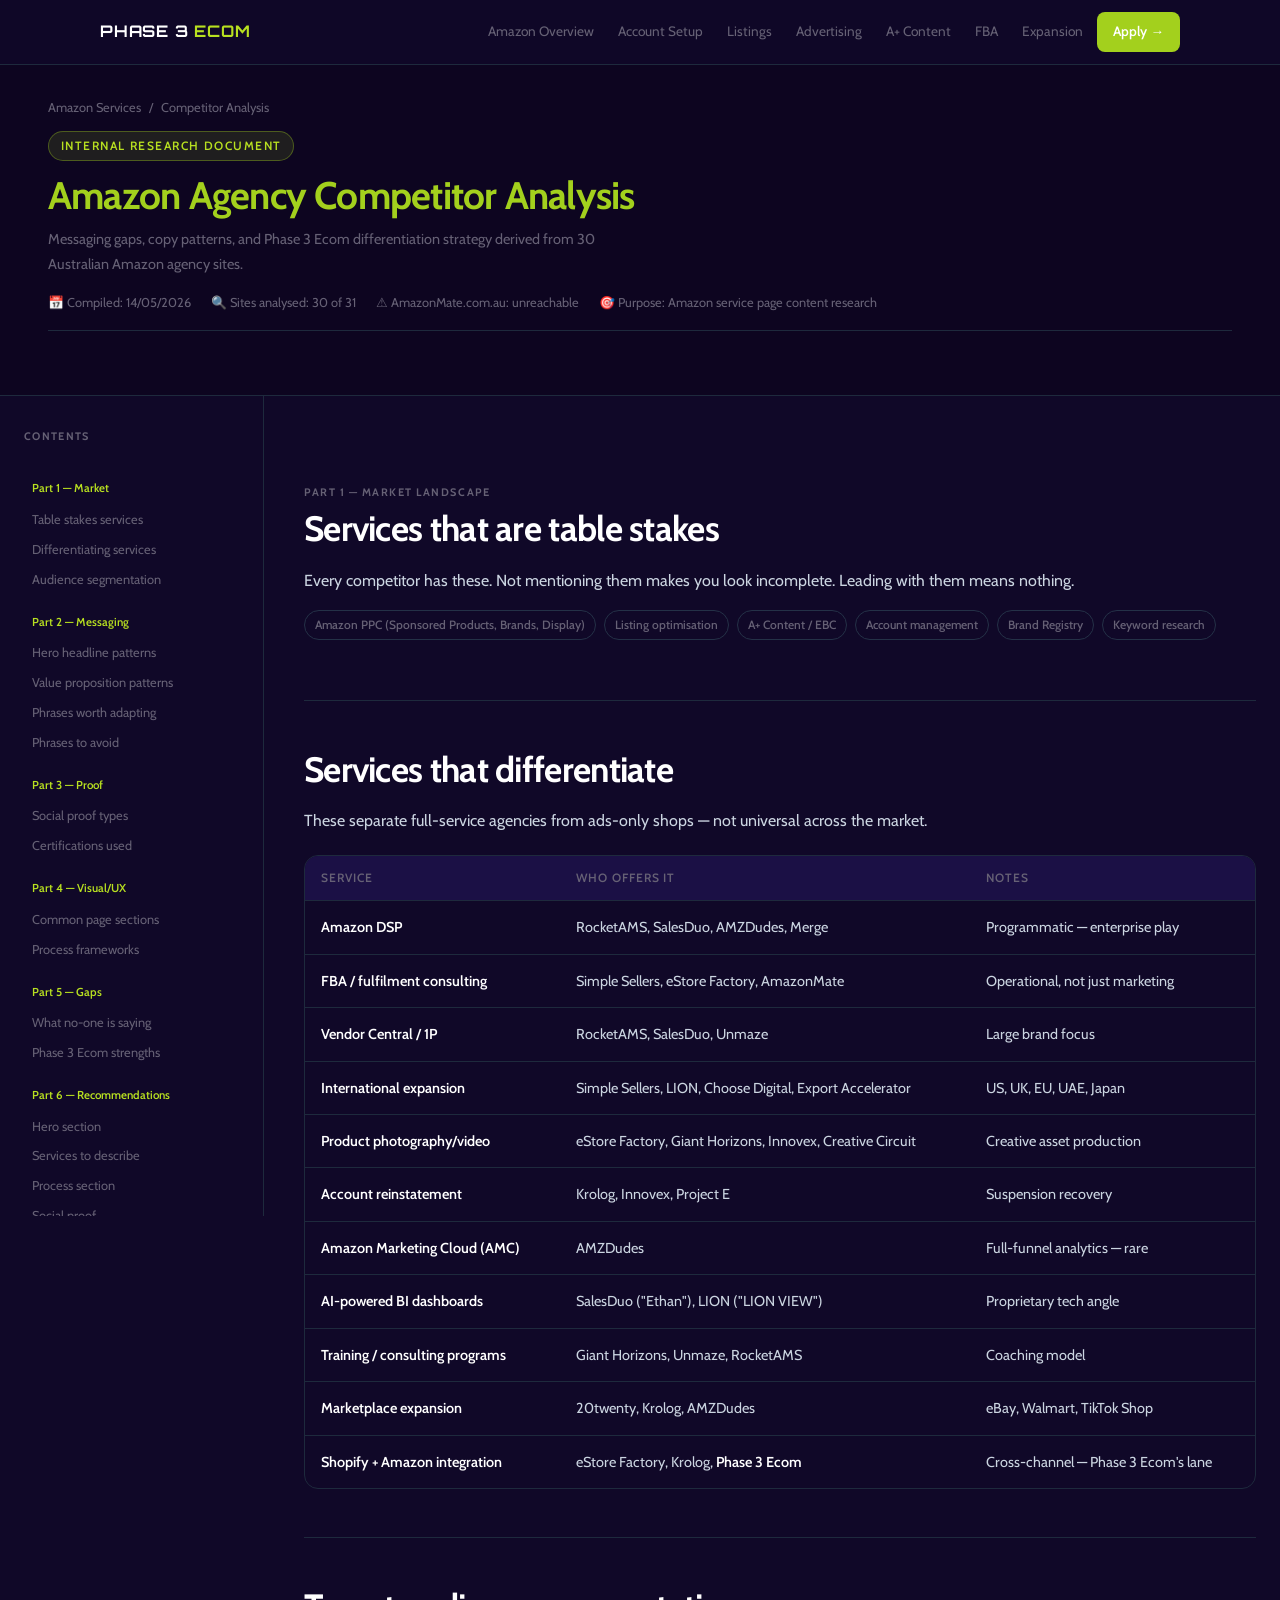
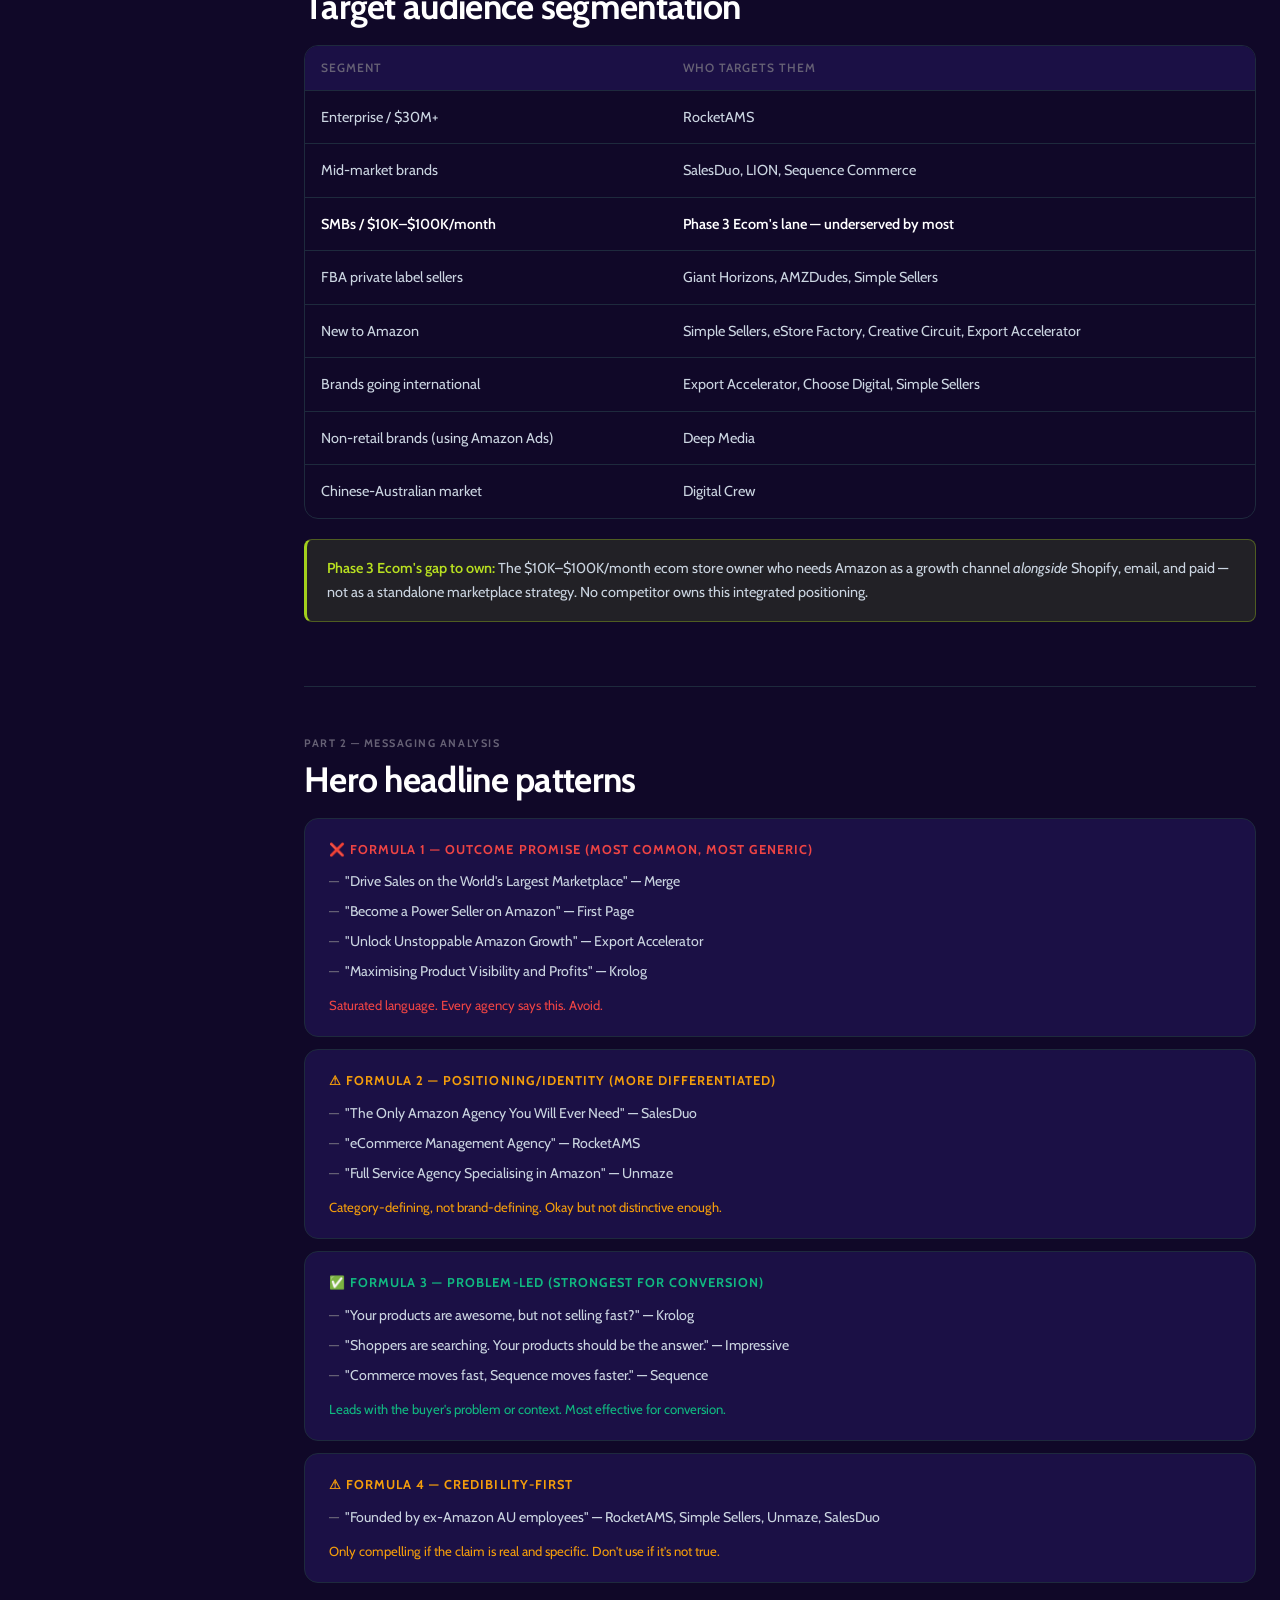
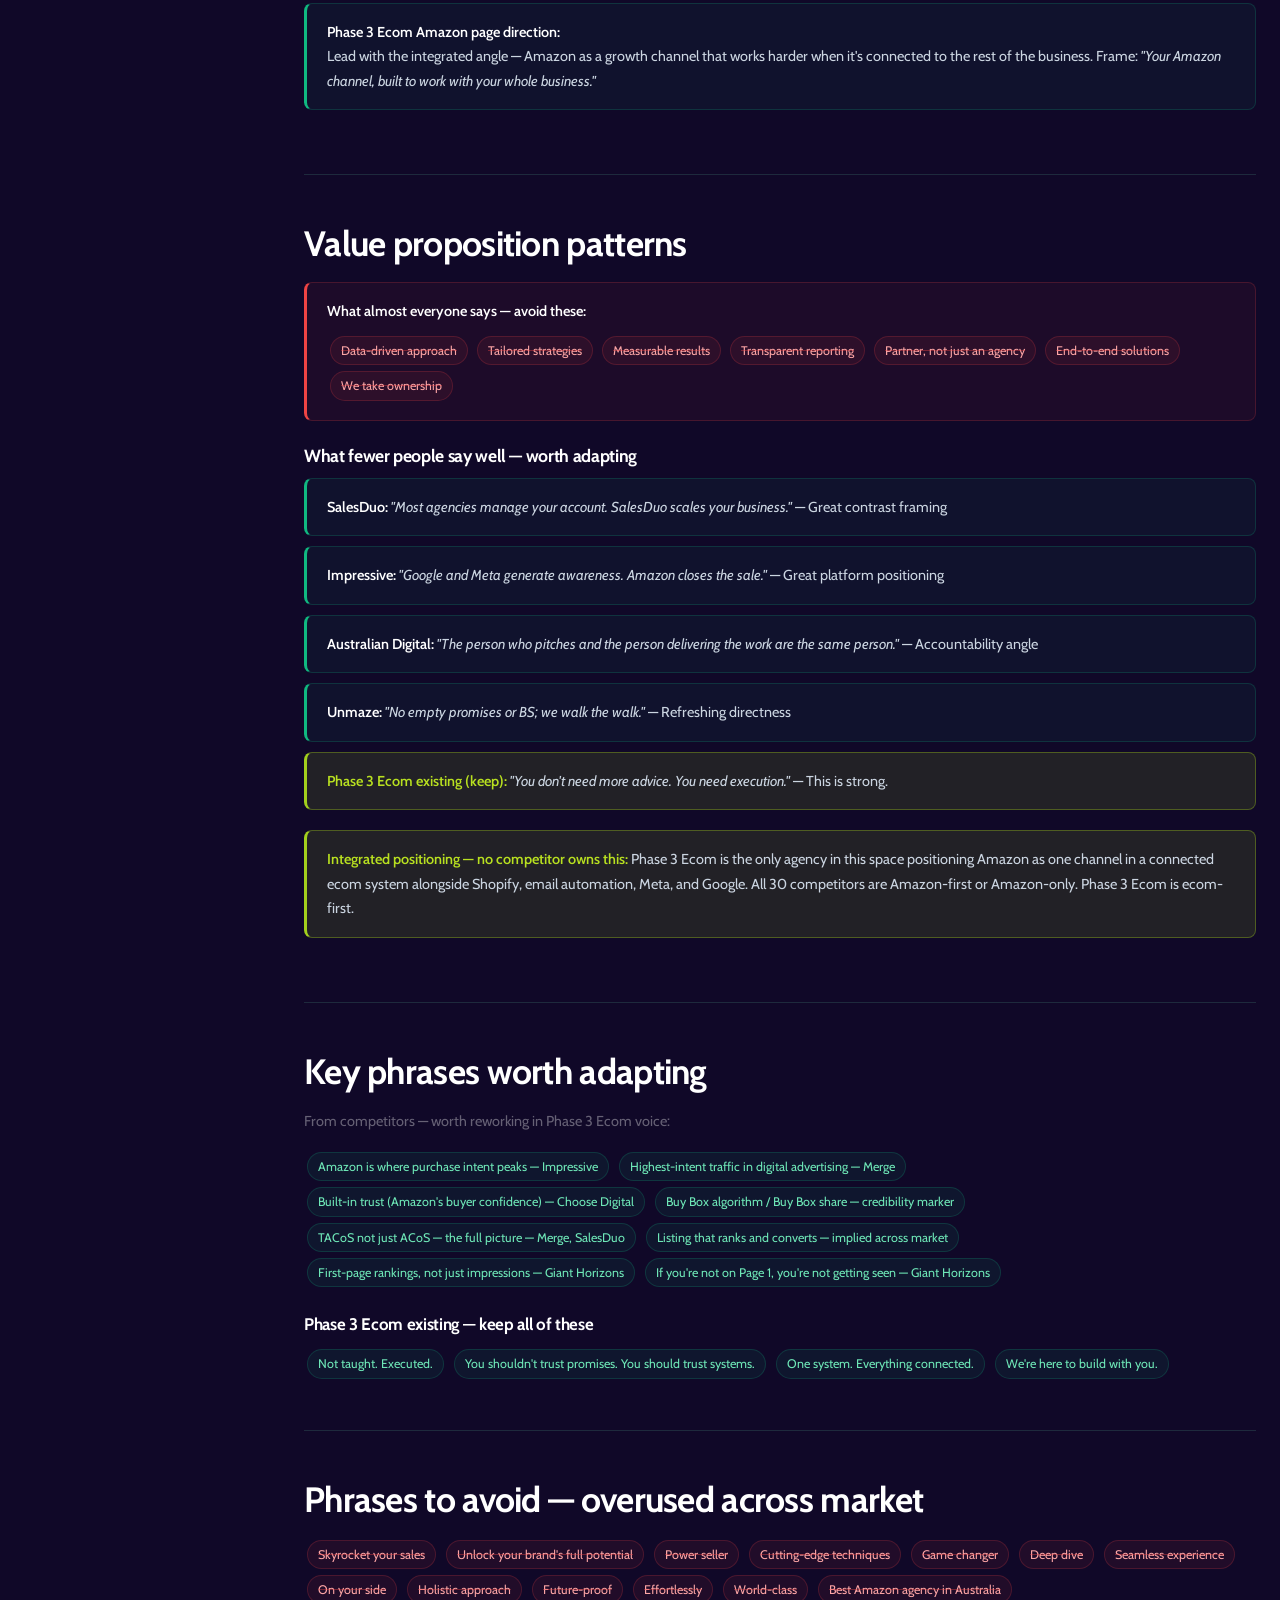
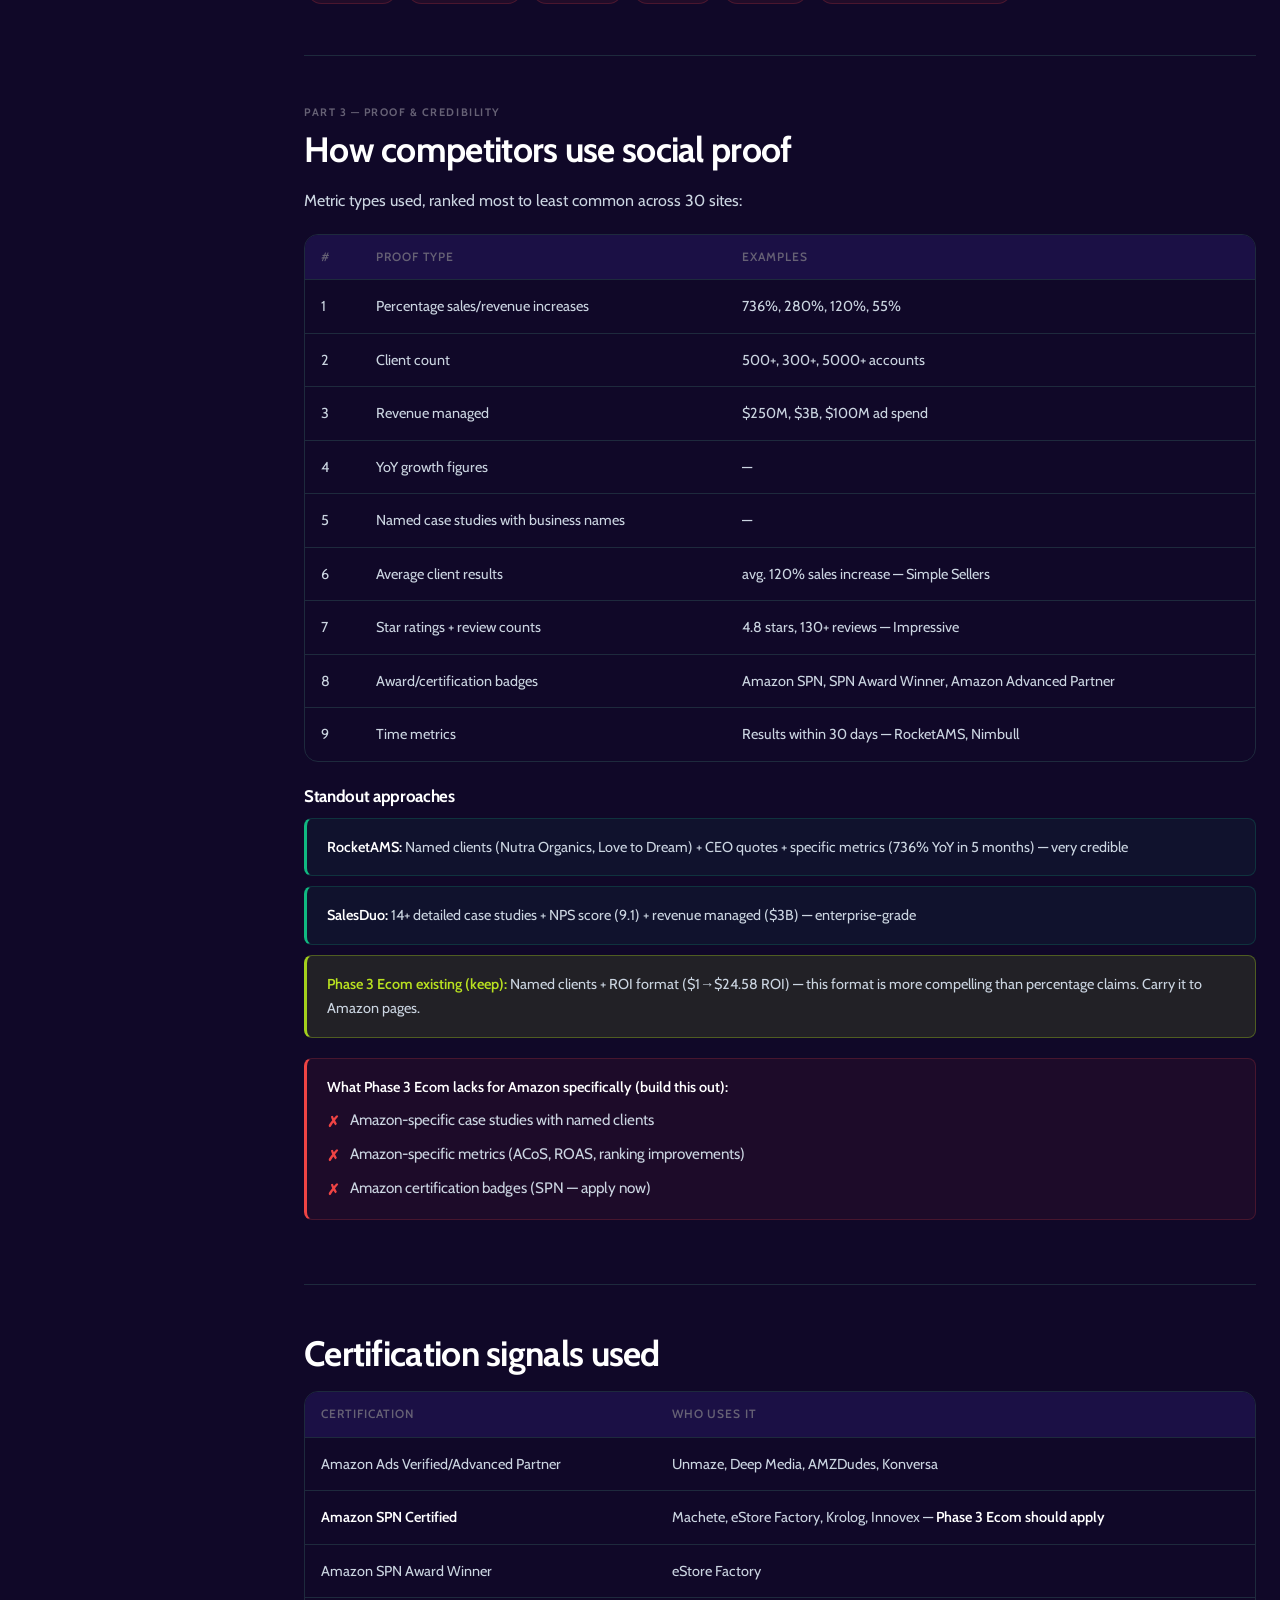
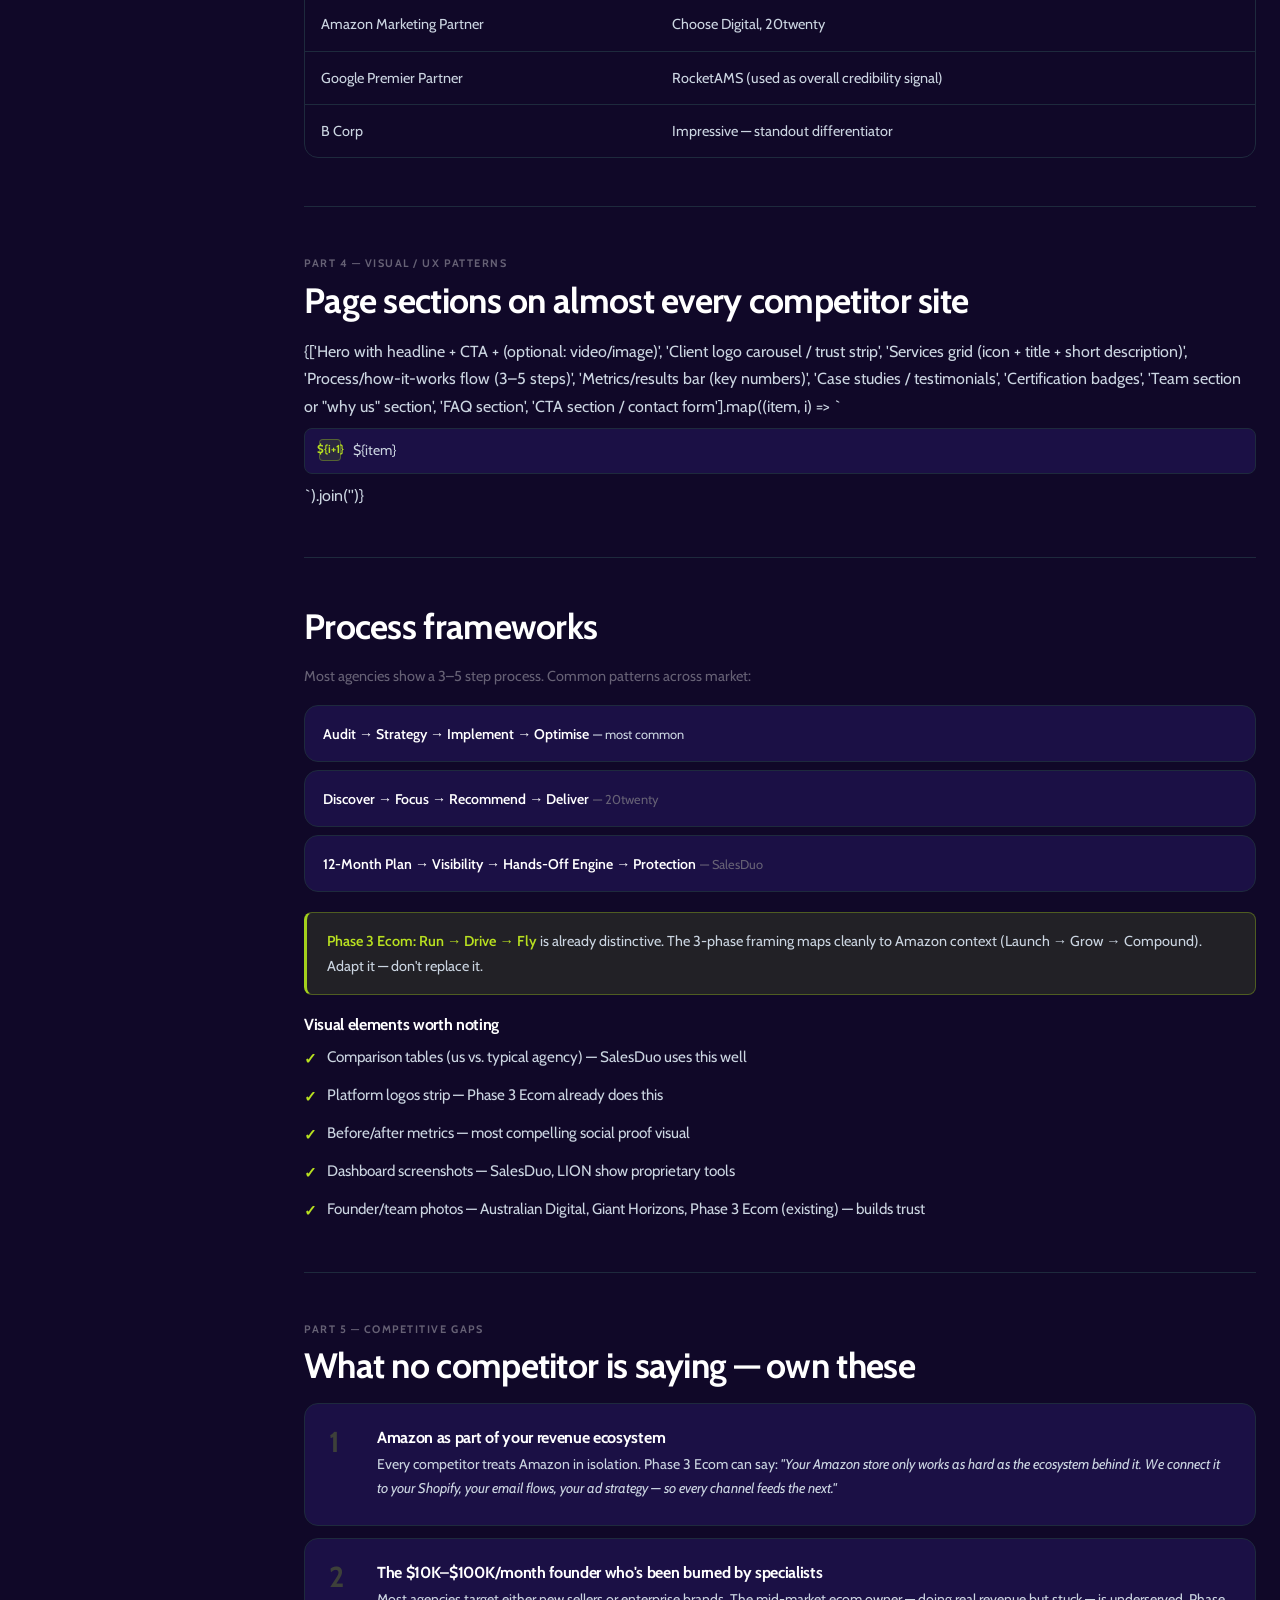
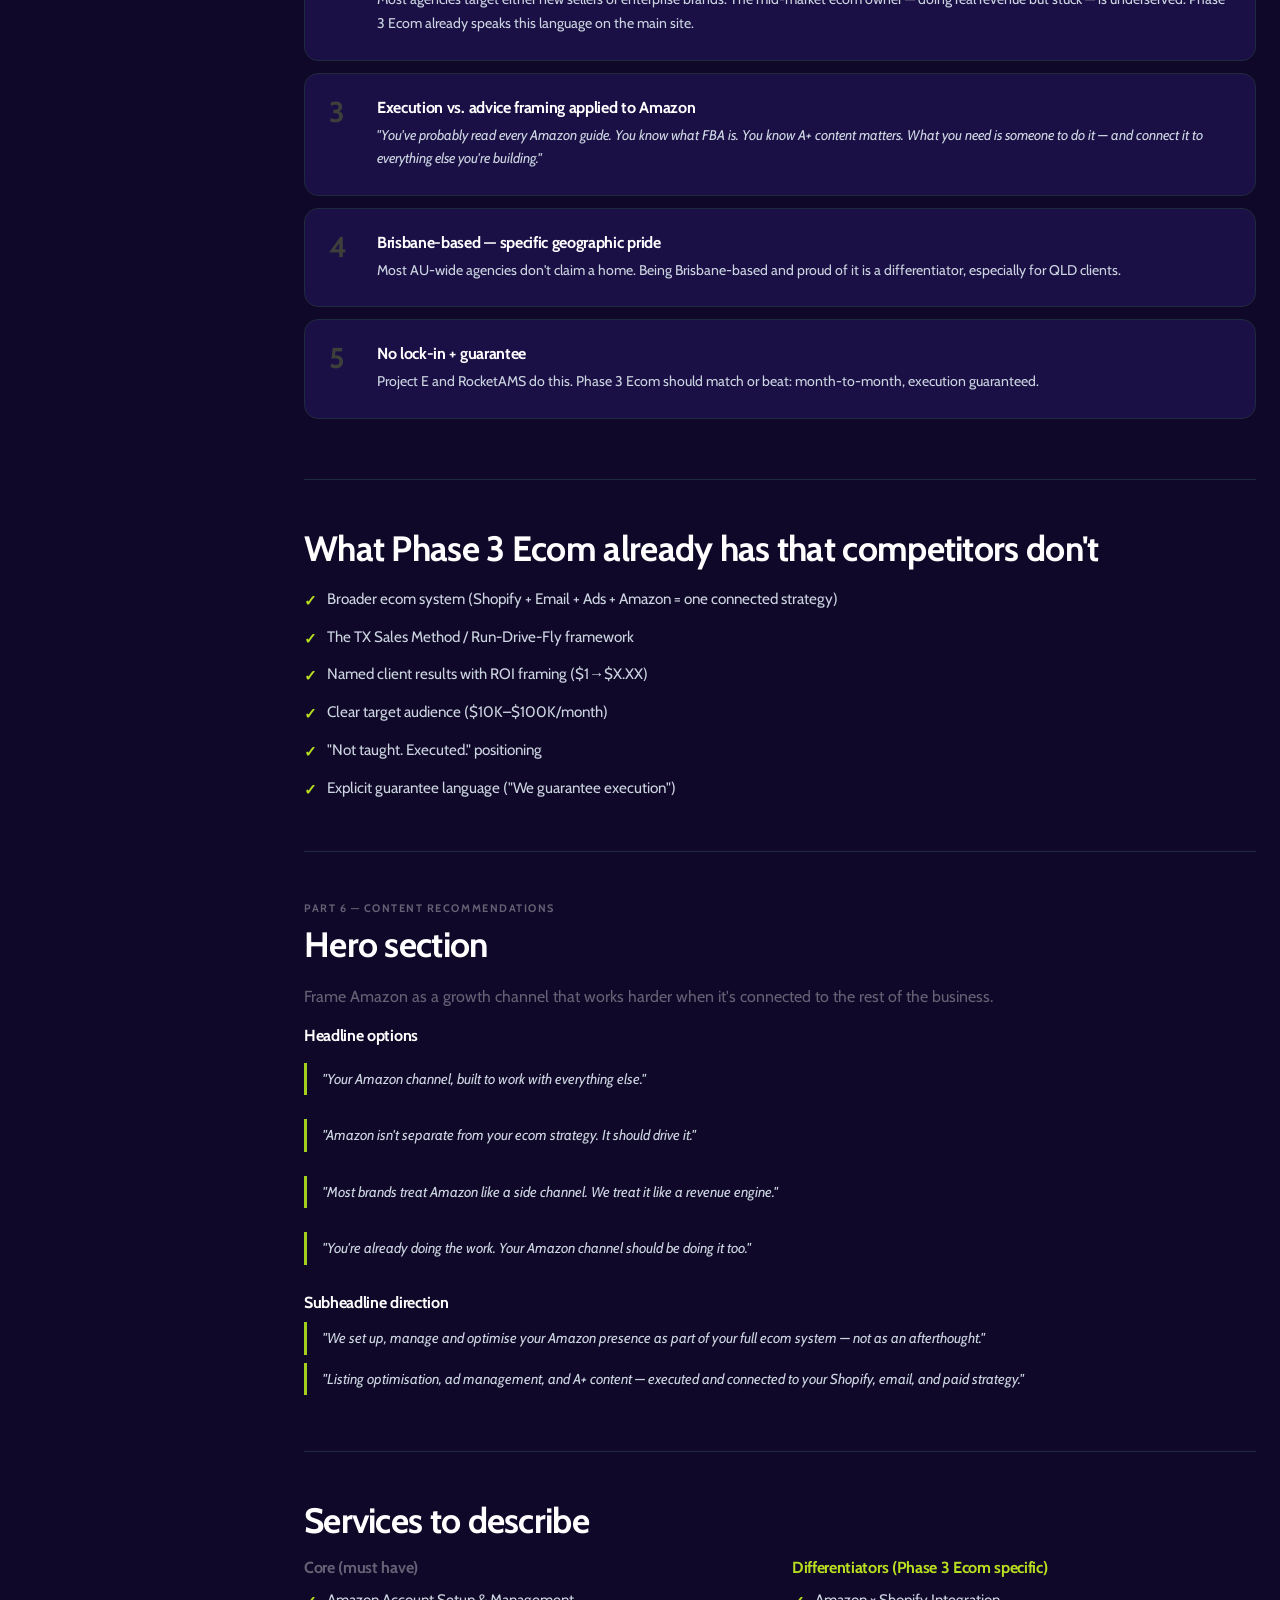
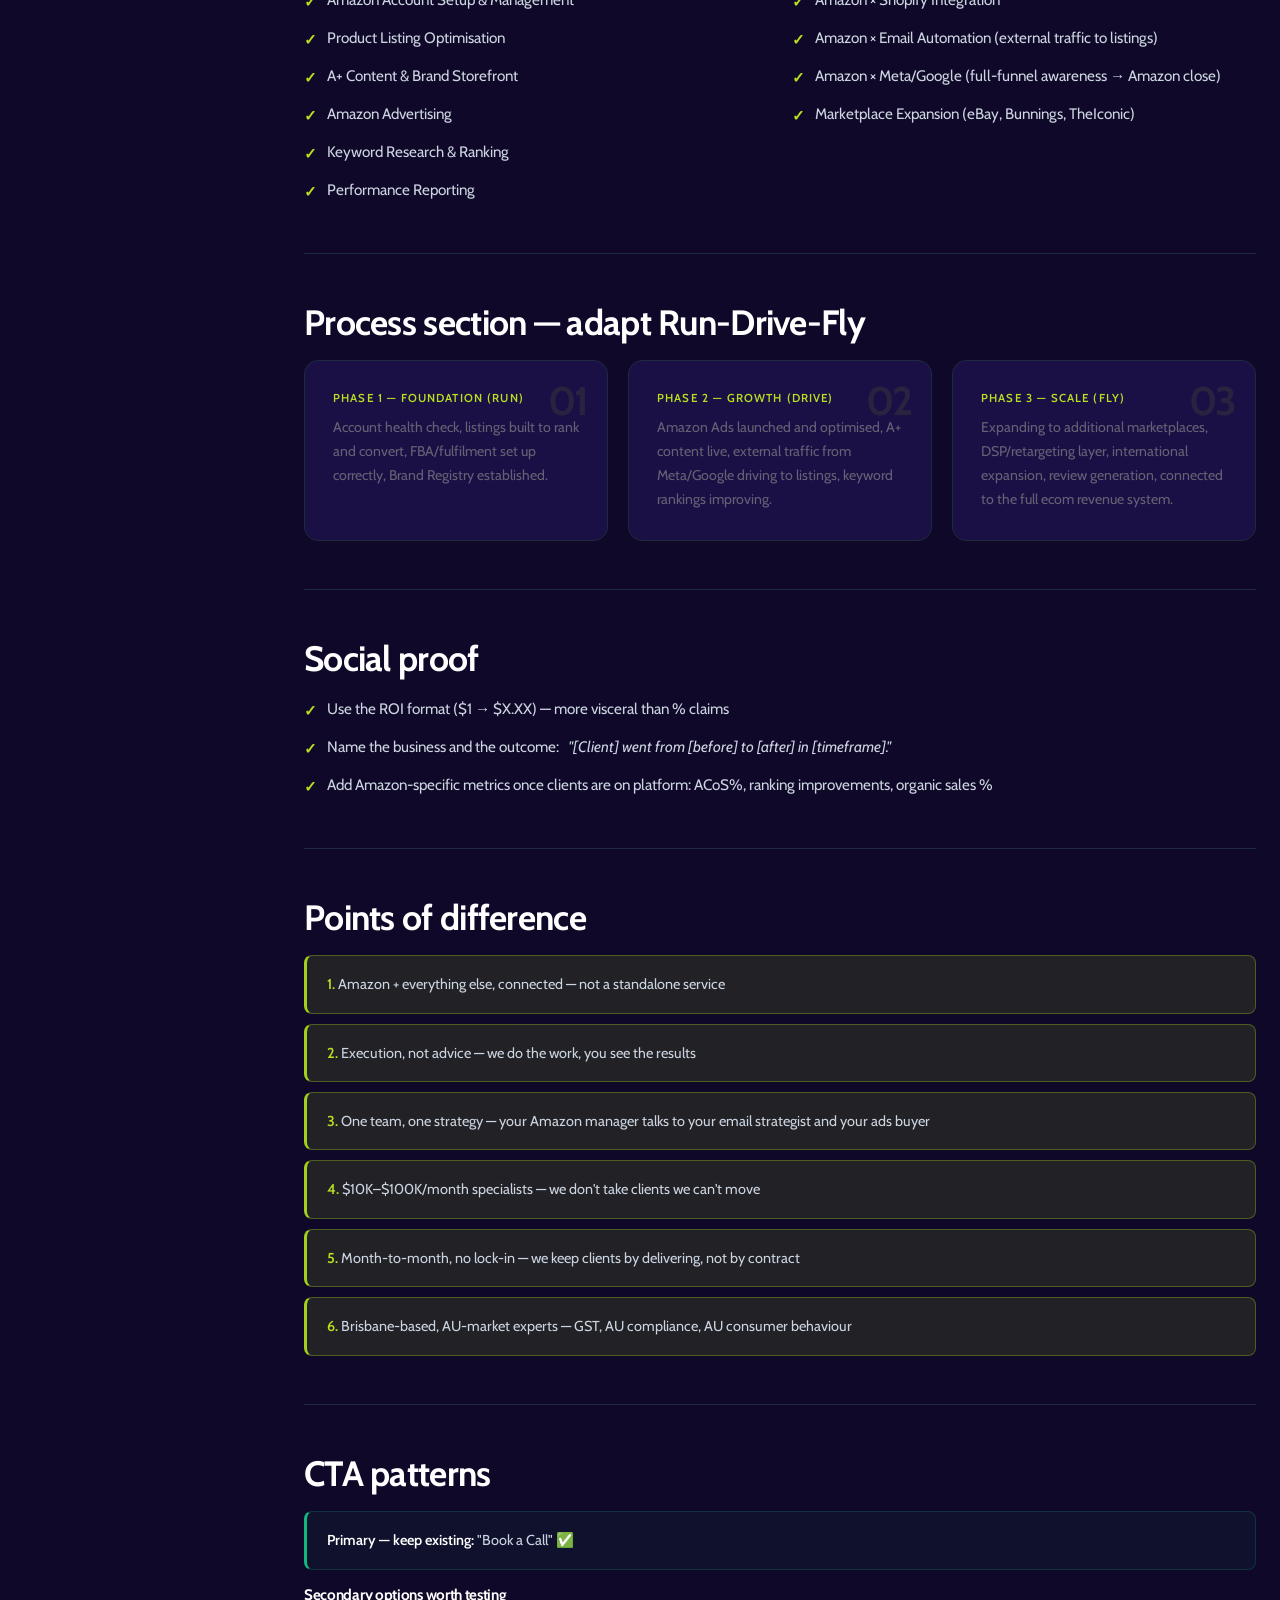
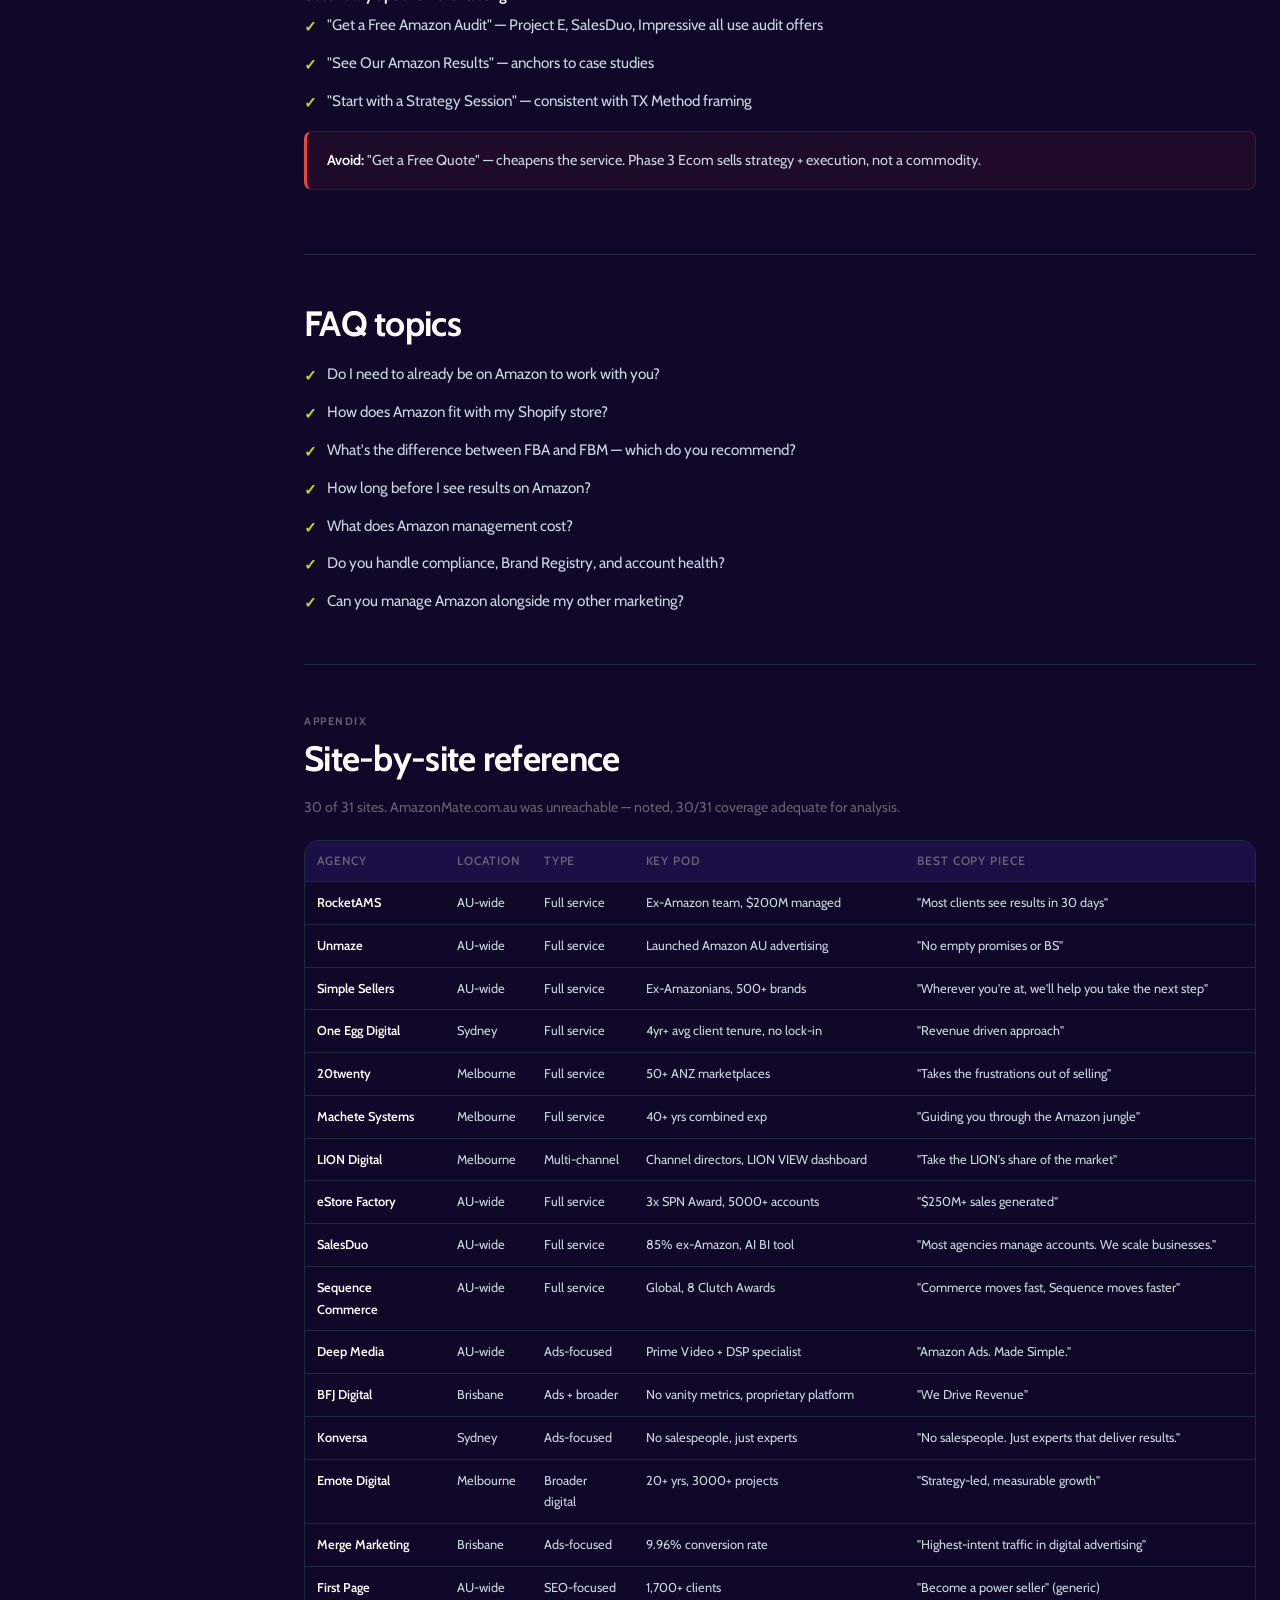
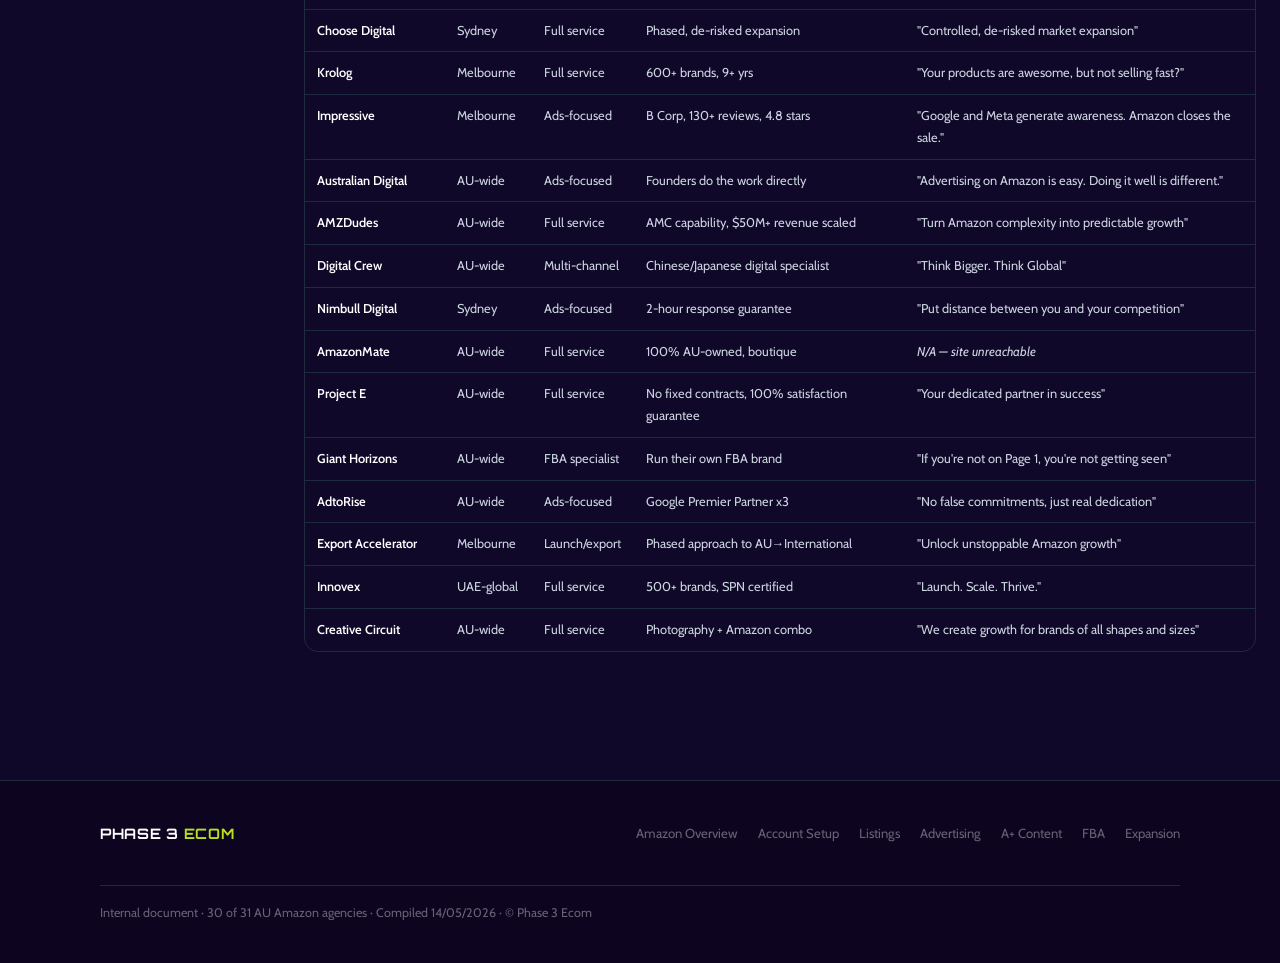
==== commit c4289d01: "Update: apply Phase 3 Ecom brand colours and typography Replaces placeholder purple theme with corre" ====
--- a/competitor-analysis.html
+++ b/competitor-analysis.html
@@ -215,7 +215,7 @@
       font-size: 1.8rem;
       font-weight: 800;
       color: var(--accent-dim);
-      color: rgba(124,58,237,0.25);
+      color: rgba(163,208,29,0.25);
       line-height: 1;
       flex-shrink: 0;
       width: 32px;
--- a/styles.css
+++ b/styles.css
@@ -1,17 +1,19 @@
 /* Phase 3 Ecom — Amazon Pages Brand CSS */
 
+@import url('https://fonts.googleapis.com/css2?family=Orbitron:wght@400;700;800&family=Cabin:ital,wght@0,400;0,600;0,700;1,400&display=swap');
+
 :root {
-  --bg-primary: #080D1A;
-  --bg-secondary: #0F1629;
-  --bg-card: #141E33;
-  --bg-card-hover: #1a2540;
-  --accent: #7C3AED;
-  --accent-light: #9B5CF6;
-  --accent-dim: rgba(124, 58, 237, 0.12);
-  --accent-border: rgba(124, 58, 237, 0.35);
+  --bg-primary: #100828;
+  --bg-secondary: #0D0520;
+  --bg-card: #1B1045;
+  --bg-card-hover: #211456;
+  --accent: #a3d01d;
+  --accent-light: #b8e020;
+  --accent-dim: rgba(163, 208, 29, 0.12);
+  --accent-border: rgba(163, 208, 29, 0.35);
   --text-primary: #FFFFFF;
   --text-secondary: #CBD5E1;
-  --text-muted: #64748B;
+  --text-muted: #666175;
   --border: #1E2A3D;
   --border-light: #243147;
   --green: #10B981;
@@ -26,7 +28,7 @@
 html { scroll-behavior: smooth; }
 
 body {
-  font-family: -apple-system, BlinkMacSystemFont, 'Segoe UI', Inter, sans-serif;
+  font-family: 'Cabin', -apple-system, BlinkMacSystemFont, sans-serif;
   background: var(--bg-primary);
   color: var(--text-secondary);
   font-size: 16px;
@@ -37,11 +39,14 @@
 /* ─── TYPOGRAPHY ─── */
 
 h1, h2, h3, h4 {
+  font-family: 'Cabin', sans-serif;
   color: var(--text-primary);
   line-height: 1.2;
   font-weight: 700;
   letter-spacing: -0.02em;
 }
+
+h1 { color: var(--accent); }
 
 h1 { font-size: clamp(2.2rem, 5vw, 3.5rem); }
 h2 { font-size: clamp(1.6rem, 3vw, 2.2rem); }
@@ -79,7 +84,7 @@
   position: sticky;
   top: 0;
   z-index: 100;
-  background: rgba(8,13,26,0.92);
+  background: rgba(16,8,40,0.92);
   backdrop-filter: blur(12px);
   border-bottom: 1px solid var(--border);
   padding: 0 24px;
@@ -96,10 +101,12 @@
 }
 
 .nav-logo {
+  font-family: 'Orbitron', sans-serif;
   font-size: 1rem;
   font-weight: 700;
   color: var(--text-primary);
-  letter-spacing: -0.01em;
+  letter-spacing: 0.05em;
+  text-transform: uppercase;
   white-space: nowrap;
 }
 
@@ -142,7 +149,7 @@
 
 .hero {
   padding: 100px 0 80px;
-  background: linear-gradient(160deg, #0A0F1C 0%, #110D2A 60%, #080D1A 100%);
+  background: linear-gradient(160deg, #0D0420 0%, #100828 60%, #080318 100%);
   border-bottom: 1px solid var(--border);
   position: relative;
   overflow: hidden;
@@ -155,7 +162,7 @@
   right: -20%;
   width: 600px;
   height: 600px;
-  background: radial-gradient(circle, rgba(124,58,237,0.08) 0%, transparent 70%);
+  background: radial-gradient(circle, rgba(163,208,29,0.08) 0%, transparent 70%);
   pointer-events: none;
 }
 
@@ -211,7 +218,7 @@
   background: var(--accent-light);
   color: #fff;
   transform: translateY(-1px);
-  box-shadow: 0 8px 24px rgba(124,58,237,0.35);
+  box-shadow: 0 8px 24px rgba(163,208,29,0.35);
 }
 
 .btn-secondary {
@@ -413,7 +420,7 @@
 
 .pricing-card.featured {
   border-color: var(--accent);
-  background: linear-gradient(135deg, var(--bg-card) 0%, rgba(124,58,237,0.06) 100%);
+  background: linear-gradient(135deg, var(--bg-card) 0%, rgba(163,208,29,0.06) 100%);
   position: relative;
 }
 
@@ -616,7 +623,7 @@
   right: 20px;
   font-size: 2.5rem;
   font-weight: 800;
-  color: rgba(124,58,237,0.1);
+  color: rgba(163,208,29,0.1);
   letter-spacing: -0.05em;
   line-height: 1;
 }
@@ -654,7 +661,7 @@
 .cta-block {
   text-align: center;
   padding: 80px 24px;
-  background: linear-gradient(160deg, #0F1629 0%, #110D2A 100%);
+  background: linear-gradient(160deg, #0D0520 0%, #100828 100%);
   border-top: 1px solid var(--border);
 }
 
@@ -695,9 +702,12 @@
 }
 
 .footer-logo {
+  font-family: 'Orbitron', sans-serif;
   font-size: 0.9rem;
   font-weight: 700;
   color: var(--text-primary);
+  letter-spacing: 0.05em;
+  text-transform: uppercase;
 }
 .footer-logo span { color: var(--accent-light); }
 
